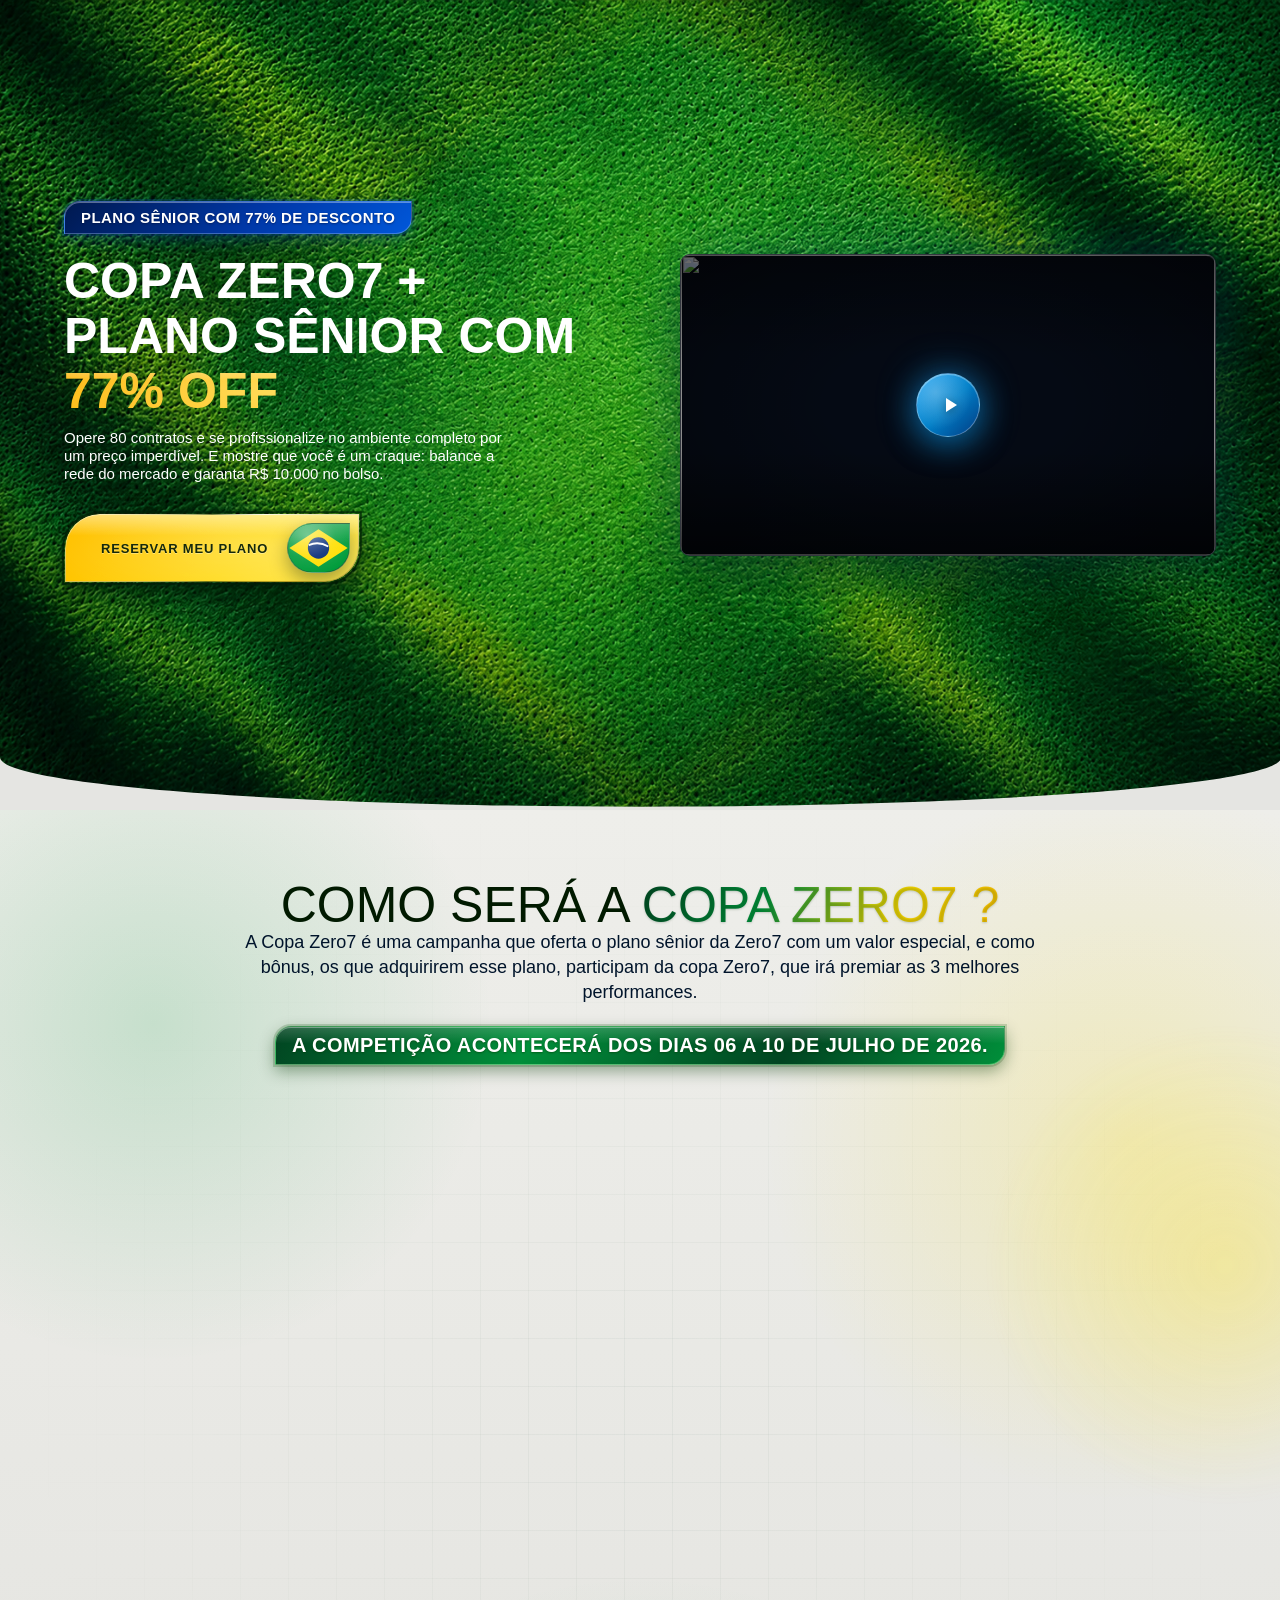
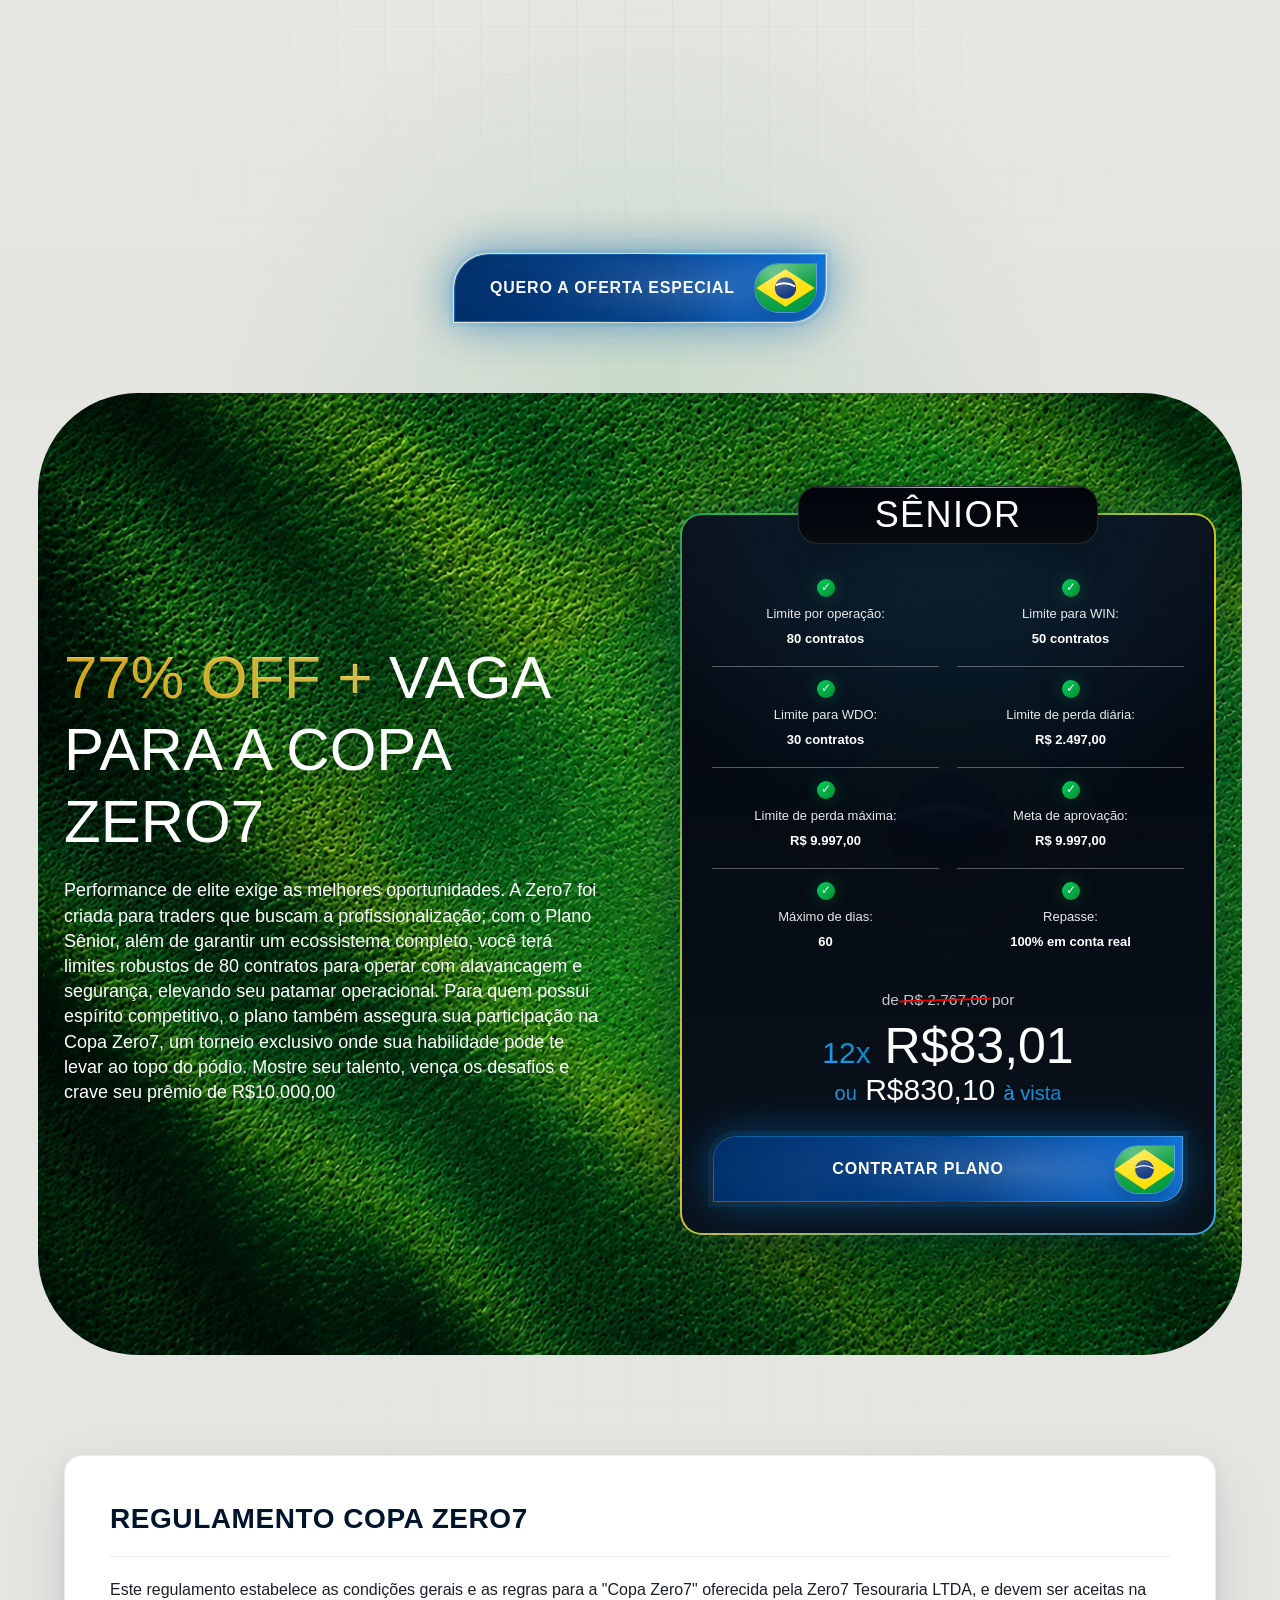
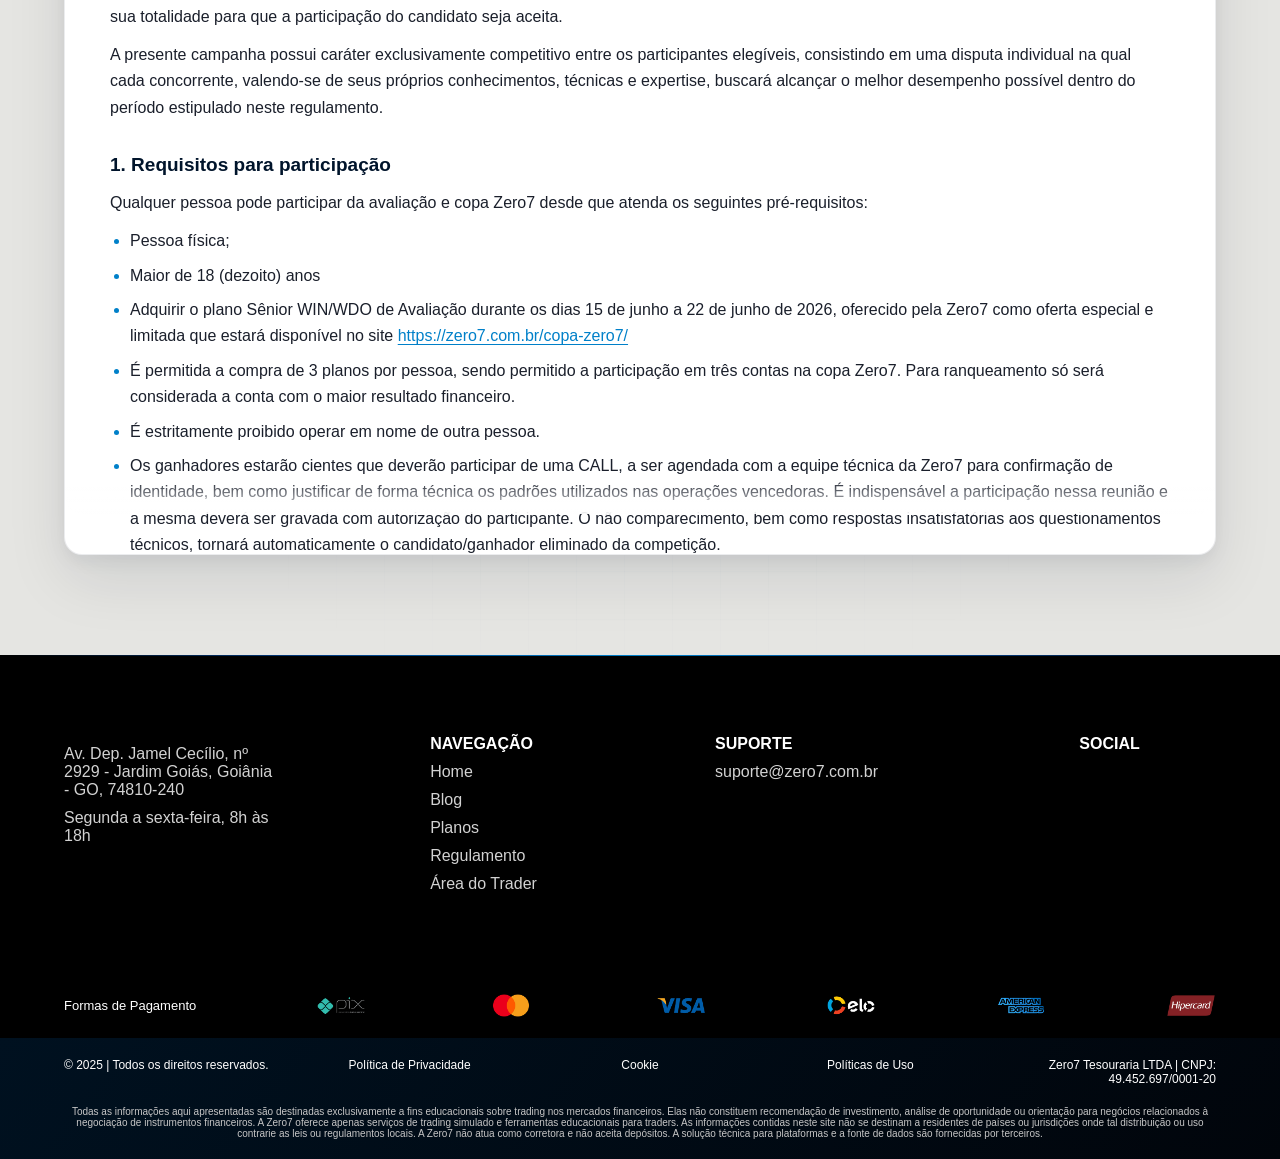
==== index.html @ 42020fb3 "iniitial commit" ====
<!DOCTYPE html>
<html lang="pt-br">
<head>
    <meta charset="UTF-8">
    <meta name="viewport" content="width=device-width, initial-scale=1.0">
    <title>Copa Zero7 🇧🇷</title>
    <link rel="shortcut icon" href="./assets/Icon Copa z7.png" type="image/x-icon">

    <link href="https://fonts.cdnfonts.com/css/ncs-radhiumz" rel="stylesheet">
    <link href="https://fonts.cdnfonts.com/css/tt-fors-trial" rel="stylesheet">     

    <link
    rel="stylesheet"
    href="https://unpkg.com/lenis@1.1.14/dist/lenis.css"
    />

    <link href="https://unpkg.com/aos@2.3.1/dist/aos.css" rel="stylesheet">
    <link rel="stylesheet" href="https://cdn.jsdelivr.net/npm/swiper@11/swiper-bundle.min.css" />
    <link rel="stylesheet" href="./css/index.css?sgerg35wqdqwd2qwd">

    <script type="text/javascript" async src="https://d335luupugsy2.cloudfront.net/js/loader-scripts/bfe861c8-ab4c-47c1-9b5d-67742fbce12f-loader.js" ></script>


     <!-- Google Tag Manager -->
    <script>(function(w,d,s,l,i){w[l]=w[l]||[];w[l].push({'gtm.start':
    new Date().getTime(),event:'gtm.js'});var f=d.getElementsByTagName(s)[0],
    j=d.createElement(s),dl=l!='dataLayer'?'&l='+l:'';j.async=true;j.src=
    'https://www.googletagmanager.com/gtm.js?id='+i+dl;f.parentNode.insertBefore(j,f);
    })(window,document,'script','dataLayer','GTM-KCJQPMC');</script>
    <!-- End Google Tag Manager -->

      <script type="text/javascript" async src="https://d335luupugsy2.cloudfront.net/js/loader-scripts/bfe861c8-ab4c-47c1-9b5d-67742fbce12f-loader.js" ></script>
</head>
<body id="body" class="smooth-scroll-wrapper">
  
<!-- <div id="top-offer-timer" class="top-offer-timer">
  <div class="top-offer-timer__inner">
    <p class="top-offer-timer__text">
      <strong>Essa oferta se encerra em:</strong>
    </p>

    <div class="top-offer-timer__countdown" id="countdown">
      <span class="time-group"><span id="days">10</span>d</span>
      <span class="time-group"><span id="hours">08</span>h</span>
      <span class="time-group"><span id="minutes">20</span>m</span>
      <span class="time-group"><span id="seconds">30</span>s</span>
    </div>
  </div>
</div>

<style>
  .top-offer-timer {
    position: fixed;
    top: 0;
    left: 0;
    width: 100%;
    z-index: 9999;

    background: rgba(255, 255, 255, 0.94);
    backdrop-filter: blur(14px);
    -webkit-backdrop-filter: blur(14px);

    border-bottom: 1px solid rgba(0, 0, 0, 0.08);
    box-shadow: 0 6px 20px rgba(0, 0, 0, 0.06);
  }

  .top-offer-timer__inner {
    width: min(1200px, 92%);
    margin: 0 auto;
    min-height: 4.8rem;

    display: flex;
    align-items: center;
    justify-content: center;
    gap: 1rem;

    padding: .9rem 0;
    text-align: center;
  }

  .top-offer-timer__text {
    margin: 0;
    color: #0b1623;
    font-size: 1.5rem;
    line-height: 1.2;
    font-weight: 500;
    white-space: nowrap;
  }

  .top-offer-timer__text strong {
    font-weight: 800;
  }

  .top-offer-timer__countdown {
    display: flex;
    align-items: center;
    gap: .8rem;

    font-size: 1.7rem;
    font-weight: 800;
    line-height: 1;
    color: #023c83;

    background: linear-gradient(to right, #023c83, #0080c9);
    -webkit-background-clip: text;
    -webkit-text-fill-color: transparent;
  }

  .top-offer-timer__countdown .time-group {
    display: inline-flex;
    align-items: center;
    gap: 0;
  }

  body {
    padding-top: 6.2rem;
  }

  @media (max-width: 768px) {
    .top-offer-timer__inner {
      min-height: auto;
      flex-direction: column;
      gap: .5rem;
      padding: .8rem 0;
    }

    .top-offer-timer__text {
      font-size: 1.3rem;
      white-space: normal;
    }

    .top-offer-timer__countdown {
      font-size: 1.5rem;
      gap: .7rem;
      flex-wrap: wrap;
      justify-content: center;
    }

    body {
      padding-top: 7.8rem;
    }
  }

  @media (max-width: 480px) {
    .top-offer-timer__countdown {
      font-size: 1.35rem;
      gap: .6rem;
    }
  }
</style>

<script>
  (() => {
    const offerYear = 2026;
    const offerMonth = 3; // Abril = 3 (Janeiro = 0)

    const daysEl = document.getElementById("days");
    const hoursEl = document.getElementById("hours");
    const minutesEl = document.getElementById("minutes");
    const secondsEl = document.getElementById("seconds");

    function format(value) {
      return String(value).padStart(2, "0");
    }

    function updateCountdown() {
      const now = new Date();

      const isOfferMonth =
        now.getFullYear() === offerYear &&
        now.getMonth() === offerMonth;

      if (!isOfferMonth) {
        daysEl.textContent = "00";
        hoursEl.textContent = "00";
        minutesEl.textContent = "00";
        secondsEl.textContent = "00";
        return;
      }

      const endOfToday = new Date(
        now.getFullYear(),
        now.getMonth(),
        now.getDate(),
        23, 59, 59, 999
      ).getTime();

      const distance = endOfToday - now.getTime();

      const hours = Math.floor(distance / (1000 * 60 * 60));
      const minutes = Math.floor((distance % (1000 * 60 * 60)) / (1000 * 60));
      const seconds = Math.floor((distance % (1000 * 60)) / 1000);

      daysEl.textContent = "00";
      hoursEl.textContent = format(hours);
      minutesEl.textContent = format(minutes);
      secondsEl.textContent = format(seconds);
    }

    updateCountdown();
    setInterval(updateCountdown, 1000);
  })();
</script> -->

    <header class="header black" id="home"> 
      <div class="wrapper">
        <div class="content">
            <div class="vsl"
                       role="button"
                       tabindex="0"
                       data-video-id="PiBLAxAGZvU"
                       aria-label="Assistir vídeo de apresentação">
                    <img class="vsl__thumb"
                         src="https://i.ytimg.com/vi/PiBLAxAGZvU/maxresdefault.jpg"
                         onerror="this.onerror=null;this.src='https://i.ytimg.com/vi/PiBLAxAGZvU/hqdefault.jpg'"
                         alt=""
                         loading="eager">

                    <span class="vsl__shade" aria-hidden="true"></span>

                    <span class="vsl__play" aria-hidden="true">
                      <span class="vsl__play-ring"></span>
                      <span class="vsl__play-ring vsl__play-ring--delay"></span>
                      <svg class="vsl__play-icon" viewBox="0 0 24 24" fill="currentColor">
                        <path d="M8 5v14l11-7z"/>
                      </svg>
                    </span>
                  </div>
            <div class="text">
                  <h3>Plano Sênior com 77% de desconto</h3>
                  <h1>Copa Zero7 + Plano sênior com <span class="hero__hl-green">77% OFF</span></h1>
                  <p>Opere 80 contratos e se profissionalize no ambiente completo por um preço imperdível. E mostre que você é um craque: balance a rede do mercado e garanta R$ 10.000 no bolso.</p>

                  <a class="z7-btnx copa-yellow" href="#plan" role="button" aria-label="Garantir minha vaga">
                    <span class="z7-btnx__bg" aria-hidden="true"></span>
                    <span class="z7-btnx__shine" aria-hidden="true"></span>
                    <span class="z7-btnx__label">Reservar meu plano</span>
                    <span class="z7-btnx__cap" aria-hidden="true">
  <span class="z7-btnx__flag">
    <svg viewBox="0 0 40 28" preserveAspectRatio="xMidYMid slice">
      <rect width="40" height="28" fill="#009c3b"/>
      <polygon points="20,3 37,14 20,25 3,14" fill="#ffdf00"/>
      <circle cx="20" cy="14" r="6.2" fill="#002776"/>
      <path d="M14.3 12.3 Q20 9.8 25.7 13.1" stroke="#ffffff" stroke-width="1.1" fill="none"/>
    </svg>
  </span>
  <span class="z7-btnx__arrow">→</span>
</span>
                  </a>
            </div>              
          </div>
      </div>      
      <div class="image">
        <img class="desktop" src="./assets/bg verde copa desktop.png" alt="">
        <img class="mobile" src="./assets/bg verde copa mobile.png" alt="">
      </div>

      <div class="custom-shape-divider-bottom-1781303880">
    <svg data-name="Layer 1" xmlns="http://www.w3.org/2000/svg" viewBox="0 0 1200 120" preserveAspectRatio="none">
        <path d="M600,112.77C268.63,112.77,0,65.52,0,7.23V120H1200V7.23C1200,65.52,931.37,112.77,600,112.77Z" class="shape-fill"></path>
    </svg>
</div>
    </header>

    <section id="como">
      <div class="wrapper">
        <div class="content">
          <header>
            <h2>Como será a <span>Copa Zero7 ?</span></h2>
            <p>A Copa Zero7 é uma campanha que oferta o plano sênior da Zero7 com um valor especial, e como bônus, os que adquirirem esse plano, participam da copa Zero7, que irá premiar as 3 melhores performances.</p>
            <h6>A competição acontecerá dos dias 06 a 10 de julho de 2026. </h6>
          </header>

          <div class="cards">
                    <div data-aos="fade-right" class="card">
                        <div class="number">
                            <h4>1° Lugar</h4>
                        </div>

                        <div class="text">
                            <!-- <h5>1° Lugar</h5> -->
                            <h3>10 mil em dinheiro + plano 50k Zero7 internacional.</h3>
                        </div>
                    </div>

                    <div data-aos="fade-left" class="card">
                        <div class="number">
                            <h4>2° Lugar</h4>
                        </div>

                        <div class="text">
                            <!-- <h5>2° Lugar</h5> -->
                            <h3>5 mil em dinheiro + plano 25k Zero7 internacional</h3>
                        </div>
                    </div>

                    <div data-aos="fade-right" class="card">
                        <div class="number">
                            <h4>3° Lugar</h4>
                        </div>

                        <div class="text">
                            <!-- <h5>3° Lugar</h5> -->
                            <h3>2,5 mil em dinheiro + plano 25k Zero7 internacional.</h3>
                        </div>
                    </div>
          </div>

           <a class="z7-btnx copa-blue" href="#plan" role="button" aria-label="Garantir minha vaga">
                    <span class="z7-btnx__bg" aria-hidden="true"></span>
                    <span class="z7-btnx__shine" aria-hidden="true"></span>
                    <span class="z7-btnx__label">QUERO A OFERTA ESPECIAL</span>
                    <span class="z7-btnx__cap" aria-hidden="true">
  <span class="z7-btnx__flag">
    <svg viewBox="0 0 40 28" preserveAspectRatio="xMidYMid slice">
      <rect width="40" height="28" fill="#009c3b"/>
      <polygon points="20,3 37,14 20,25 3,14" fill="#ffdf00"/>
      <circle cx="20" cy="14" r="6.2" fill="#002776"/>
      <path d="M14.3 12.3 Q20 9.8 25.7 13.1" stroke="#ffffff" stroke-width="1.1" fill="none"/>
    </svg>
  </span>
  <span class="z7-btnx__arrow">→</span>
</span>
                  </a>
        </div>
      </div>
    </section>

    <section id="plano">
      <div class="wrapper">
        <div class="content">
          <header class="mobile">
            <h2><span>77% OFF +</span> vaga para a copa Zero7</h2>
          </header>

          <header class="desktop">
            <h2><span>77% OFF +</span> vaga para a copa Zero7</h2>
            <p>Performance de elite exige as melhores oportunidades. A Zero7 foi criada para traders que buscam a profissionalização; com o Plano Sênior, além de garantir um ecossistema completo, você terá limites robustos de 80 contratos para operar com alavancagem e segurança, elevando seu patamar operacional. Para quem possui espírito competitivo, o plano também assegura sua participação na Copa Zero7, um torneio exclusivo onde sua habilidade pode te levar ao topo do pódio. Mostre seu talento, vença os desafios e crave seu prêmio de R$10.000,00</p>
          </header>

          <div class="card card-senior-zero7" data-plan="senior">
            <div class="title">
              <h3>SÊNIOR</h3>
            </div>

            <div class="topics">
              <p><span class="check">✓</span> Limite por operação: <span>80 contratos</span></p>
              <p><span class="check">✓</span> Limite para WIN: <span>50 contratos</span></p>
              <p><span class="check">✓</span> Limite para WDO: <span>30 contratos</span></p>
              <p><span class="check">✓</span> Limite de perda diária: <span>R$ 2.497,00</span></p>
              <p><span class="check">✓</span> Limite de perda máxima: <span>R$ 9.997,00</span></p>
              <p><span class="check">✓</span> Meta de aprovação: <span>R$ 9.997,00</span></p>
              <p><span class="check">✓</span> Máximo de dias: <span>60</span></p>
              <p><span class="check">✓</span> Repasse: <span>100% em conta real</span></p>
            </div>

            <div class="oldPrice">
              <h4>de <span>R$ 2.767,00</span> por</h4>
            </div>

            <div class="price">
              <h4><span>12x</span> R$83,01</h4>
              <h5><span>ou</span> R$830,10 <span>à vista</span></h5>
            </div>

            <a
              target="_blank"
              href="https://app.zero7.com.br/checkout/a3703e"
              class="z7-btnx"
              role="button"
              aria-label="Contratar plano Sênior"
            >
              <span class="z7-btnx__bg" aria-hidden="true"></span>
              <span class="z7-btnx__shine" aria-hidden="true"></span>

              <span class="z7-btnx__label">CONTRATAR PLANO</span>

              <span class="z7-btnx__cap" aria-hidden="true">
  <span class="z7-btnx__flag">
    <svg viewBox="0 0 100 70" preserveAspectRatio="xMidYMid slice">
      <rect width="100" height="70" fill="#009c3b"/>
      <polygon points="50,5 95,35 50,65 5,35" fill="#ffdf00"/>
      <circle cx="50" cy="35" r="14" fill="#002776"/>
      <path d="M37 32 Q50 26 63 33" stroke="#ffffff" stroke-width="2" fill="none" stroke-linecap="round"/>
    </svg>
  </span>
  <span class="z7-btnx__arrow">→</span>
</span>
            </a>
          </div>

          <header class="mobile">
            <p>Performance de elite exige as melhores oportunidades. A Zero7 foi criada para traders que buscam a profissionalização; com o Plano Sênior, além de garantir um ecossistema completo, você terá limites robustos de 80 contratos para operar com alavancagem e segurança, elevando seu patamar operacional. Para quem possui espírito competitivo, o plano também assegura sua participação na Copa Zero7, um torneio exclusivo onde sua habilidade pode te levar ao topo do pódio. Mostre seu talento, vença os desafios e crave seu prêmio de R$10.000,00</p>
          </header>
        </div>
      </div>
    </section>

    <section id="regulamento">
      <div class="wrapper">

        <div class="regulamento-doc" role="region" aria-label="Regulamento Copa Zero7" tabindex="0">
          <article class="regulamento-content">
            <h3 class="doc-title">Regulamento Copa Zero7</h3>

            <p>Este regulamento estabelece as condições gerais e as regras para a "Copa Zero7" oferecida pela Zero7 Tesouraria LTDA, e devem ser aceitas na sua totalidade para que a participação do candidato seja aceita.</p>

            <p>A presente campanha possui caráter exclusivamente competitivo entre os participantes elegíveis, consistindo em uma disputa individual na qual cada concorrente, valendo-se de seus próprios conhecimentos, técnicas e expertise, buscará alcançar o melhor desempenho possível dentro do período estipulado neste regulamento.</p>

            <h4>1. Requisitos para participação</h4>
            <p>Qualquer pessoa pode participar da avaliação e copa Zero7 desde que atenda os seguintes pré-requisitos:</p>
            <ul>
              <li>Pessoa física;</li>
              <li>Maior de 18 (dezoito) anos</li>
              <li>Adquirir o plano Sênior WIN/WDO de Avaliação durante os dias 15 de junho a 22 de junho de 2026, oferecido pela Zero7 como oferta especial e limitada que estará disponível no site <a href="https://zero7.com.br/copa-zero7/" target="_blank" rel="noopener">https://zero7.com.br/copa-zero7/</a></li>
              <li>É permitida a compra de 3 planos por pessoa, sendo permitido a participação em três contas na copa Zero7. Para ranqueamento só será considerada a conta com o maior resultado financeiro.</li>
              <li>É estritamente proibido operar em nome de outra pessoa.</li>
              <li>Os ganhadores estarão cientes que deverão participar de uma CALL, a ser agendada com a equipe técnica da Zero7 para confirmação de identidade, bem como justificar de forma técnica os padrões utilizados nas operações vencedoras. É indispensável a participação nessa reunião e a mesma deverá ser gravada com autorização do participante. O não comparecimento, bem como respostas insatisfatórias aos questionamentos técnicos, tornará automaticamente o candidato/ganhador eliminado da competição.</li>
              <li>Preencher as demais condições de participação deste regulamento.</li>
            </ul>

            <h4>2. Sobre a copa Zero7</h4>
            <p>A copa Zero7 acontecerá dos dias 06 a 10 de julho de 2026, durante o período de funcionamento da B3 para operações no mercado futuro.</p>
            <p>Ao contratar o plano de avaliação Sênior WIN/WDO que será comercializado entre os dias 15 de junho a 22 de junho de 2026, estará automaticamente habilitado para iniciar suas operações no dia 06 de julho de 2026 e automaticamente inscrito para participar da corrida Zero7.</p>
            <p>A copa acontecerá em uma eliminatória, e os não classificados em cada etapa, estão automaticamente eliminados da copa.</p>
            <p>A eliminatória e etapas será conforme descrito abaixo:</p>

            <h5>Primeira etapa: 1º ao 3º dia (06/07/2026 à 08/07/2026)</h5>
            <p>Classificam as 100 melhores performances financeiras acumuladas nos três primeiros dias de competição.</p>
            <p>Durante toda a copa Zero7 deve-se respeitar o limite de perda diária de R$ 2.497,00, ficando o competidor bloqueado para operar no dia em que atingir esse valor.</p>
            <p>As demais contas que não ficaram entre as 100 melhores performances, estarão automaticamente eliminadas da competição.</p>

            <h5>Segunda etapa: 4º dia (09/07/2026)</h5>
            <p>Todos iniciarão a segunda etapa com as contas zeradas.</p>
            <p>Classificam as 10 melhores performances financeiras feitas somente na segunda etapa.</p>
            <p>O limite de perda diária nesta etapa é de R$ 2.497,00.</p>
            <p>As demais contas que não ficaram entre as 10 melhores performances, estarão automaticamente eliminadas da competição.</p>

            <h5>Terceira e última etapa: 5º dia (10/07/2026):</h5>
            <p>Os 10 melhores performances disputarão uma bateria de trading que acontecerá dás 9h às 12h, e o ranking de colocação será composto em ordem crescente, sendo a melhor performance financeira o primeiro lugar, e a pior o décimo lugar.</p>
            <p>Todos iniciarão a terceira etapa com as contas zeradas.</p>
            <p>O limite de perda diária nesta etapa é de R$ 2.497,00</p>
            <p>A copa Zero7 irá premiar as 3 melhores performances financeiras realizadas entre os dias 06 a 10 de julho de 2026 e em conformidade com os parâmetros e regras do plano da copa.</p>
            <p>A presente competição não envolve qualquer elemento de sorte ou aleatoriedade, sendo inteiramente baseada no mérito individual; todos os participantes elegíveis, ao optarem por participar, estarão em condições de plena igualdade, sem qualquer distinção ou favorecimento a indivíduos específicos, competindo exclusivamente com base em seus próprios conhecimentos, técnicas e expertise para alcançar os melhores resultados possíveis.</p>
            <p>Em caso de empate ou não havendo número suficiente de classificados nas etapas ou ganhadores das três primeiras colocações na última etapa, aplicar-se-á como critério de desempate, classificar ou premiar os que acumularam melhor saldo na somatória das etapas anteriores.</p>

            <h4>3. Da premiação e divulgação do resultado</h4>
            <p>A competição será conduzida da forma mais transparente possível, com a divulgação dos resultados parciais e do resultado final sendo realizada exclusivamente por meio dos canais oficiais da Zero7, garantindo à disputa os princípios de transparência, seriedade e credibilidade.</p>
            <p>Durante os dias da copa Zero7, será divulgado às 20h na Área do Trader oficial da Zero7 (<a href="https://app.zero7.com.br/" target="_blank" rel="noopener">https://app.zero7.com.br/</a>) os resultados parciais da corrida, onde poderá ser consultada a posição no ranking oficial.</p>
            <p>E no dia 10 de julho de 2026, entre às 9h e 12h será transmitido ao vivo a final da copa Zero7 no canal de Youtube oficial da Zero7 (<a href="https://www.youtube.com/@Zero7Tesouraria" target="_blank" rel="noopener">https://www.youtube.com/@Zero7Tesouraria</a>), onde também será divulgado o resultado final.</p>

            <h5>1º Lugar:</h5>
            <ul>
              <li>10 mil em dinheiro + plano 50k Zero7 internacional</li>
            </ul>

            <h5>2º Lugar:</h5>
            <ul>
              <li>5 mil em dinheiro + plano 25k Zero7 internacional</li>
            </ul>

            <h5>3º Lugar:</h5>
            <ul>
              <li>2,5 mil em dinheiro + plano 25k Zero7 internacional</li>
            </ul>

            <p>O envio da premiação será feito em até 48 horas úteis após a divulgação do resultado.</p>

            <h4>4. INSCRIÇÃO E PAGAMENTO</h4>
            <p>Após a confirmação do pagamento, que pode levar até 2 (dois) dias úteis, o candidato receberá um e-mail com as instruções necessárias para acessar sua área de trader e solicitar a sua participação da copa Zero7.</p>
            <p>A plataforma para a copa Zero7 (conta simulação) que simulará as condições de mercado em tempo real, será enviada para o e-mail cadastrado no ato da compra, um dia antes da data de início da corrida.</p>

            <h4>5. PROCESSO DA COMPETIÇÃO</h4>
            <p>O candidato é responsável por estar apto a realizar operações na bolsa de valores brasileira Brasil, Bolsa, Balcão (B3). Conhecer os dias e horários de negociação na B3. Conhecer a plataforma oferecida no plano de avaliação para realizar suas operações na conta demonstração que simula as cotações da B3 em tempo real.</p>
            <p>O candidato que atingir o limite de perda diária, conforme o plano estará naquele dia impedido de realizar mais operações.</p>
            <p>Para fins de competição só serão considerados os resultados obtidos através das operações feitas com os ativos descritos no plano de avaliação adquirido, e abertas e encerradas no mesmo dia e nos horários estabelecidos, conhecidas como operações "day trade". É responsabilidade do trader encerrar todas suas operações às 17:30h (30 minutos antes do fim da negociação normal), definida pela B3, obrigatoriedade esta para call de fechamento da mesa de operações. Caso ainda existam posições abertas, a Área de Risco da ZERO7 terá o direito de encerrá-las automaticamente.</p>
            <p>A plataforma simula os custos operacionais da mesma forma que na conta real. Sendo assim, o resultado contabilizado na competição será o resultado líquido das operações.</p>
            <p>A participação do indivíduo na presente competição é totalmente opcional, ficando a seu exclusivo critério aderir ou não à campanha, sem qualquer obrigatoriedade. Ressaltamos que a não participação não acarretará em prejuízo algum ao plano contratado, que manterá sua validade e condições normalmente, sem qualquer interferência na conta de operação.</p>

            <h4>6. PLANO DA COPA ZERO7</h4>
            <p><strong>Copa Zero7 Win/Wdo</strong></p>
            <p>Limite por operação: 80 contratos</p>
            <p>Limite para WIN: 50 contratos</p>
            <p>Limite para WDO: 30 contratos</p>
            <p>Limite de perda diária: R$ 2.497,00</p>

            <h4>7. DA PROTEÇÃO DE DADOS – LGPD</h4>
            <p>A Lei Geral de Proteção de Dados (LGPD) dispõe ainda que quaisquer dados de terceiros e/ou informações pessoais que possam ser obtidas ou utilizadas por qualquer das partes em decorrência do presente instrumento, serão recolhidos, utilizados, armazenados e mantidos de acordo com os padrões geralmente aceitos para a coleta de dados, pela legislação aplicável, qual seja a Lei 13.709/2018.</p>

            <h4>8. DO REGULAMENTO</h4>
            <p>O presente regulamento tem o propósito exclusivo de informar e esclarecer algumas dúvidas acerca do funcionamento do projeto proposto pela Empresa Zero7. Ambas as partes reconhecem que este documento constitui simplesmente termos nos quais concordam em seguir para o bom funcionamento do projeto. Qualquer assunto não contemplado neste regulamento será discutido entre as partes, visando sempre a eficácia e a eficiência do projeto. As partes concordam em cooperar e agir de boa-fé para alcançar os objetivos estabelecidos, priorizando sempre o interesse mútuo e o sucesso do projeto.</p>

            <h4>9. VALIDADE DO REGULAMENTO</h4>
            <p>Este regulamento estará em vigor somente durante a Copa Zero7 oferecida de forma promocional pela ZERO7, de acordo com os critérios estabelecidos pela mesma.</p>

            <h4>10. DIREITO DE IMAGEM E EXPLORAÇÃO PUBLICITÁRIA</h4>
            <p>O operador, neste ato, autoriza a utilização de sua imagem, de forma gratuita, pela Zero7, para fins publicitários com ou sem fins lucrativos. Esta autorização abrange a reprodução, distribuição, exibição pública e qualquer outro meio de divulgação que a contratante julgue conveniente para promover seus produtos ou serviços.</p>

            <h4>11. DO ACEITE ELETRÔNICO</h4>
            <p>Ao aceitar eletronicamente o regulamento, o usuário reconhece e concorda expressamente que tal aceite tem o mesmo valor e efeito legal que sua assinatura manuscrita. Este aceite eletrônico é considerado válido e vinculativo para todas as partes envolvidas, estabelecendo um acordo formal e legal entre o usuário e [nome da entidade ou empresa responsável pelo regulamento. Qualquer discordância ou contestação sobre os termos do regulamento após o aceite eletrônico não afetará a validade deste acordo, salvo disposição em contrário expressamente acordada por ambas as partes.</p>
            <p>Obs: As assinaturas eletrônicas são legalmente reconhecidas no Brasil desde 2001, com a edição da Medida Provisória nº 2.200-2/2001 ("MP 2.200-2/2001") – que,além de criar a Infra-Estrutura de Chaves Públicas Brasileira – ICP-Brasil, estabeleceu os critérios de validade das assinaturas eletrônicas no Brasil.</p>
          </article>
        </div>
      </div>
    </section>

     <footer id="footer">
    <div class="wrapper">
      <div class="content">
        <div class="logo">
          <img class="logo" src="./assets/logo zero7.svg" alt="">
          <p>Av. Dep. Jamel Cecílio, nº 2929 - Jardim Goiás, Goiânia - GO, 74810-240</p>
          <p>Segunda a sexta-feira, 8h às 18h</p>
          <div id="ra-verified-seal">
            <script type="text/javascript" id="ra-embed-verified-seal"
              src="https://s3.amazonaws.com/raichu-beta/ra-verified/bundle.js"
              data-id="WDRYanlCUWlyT0xFUTFZeDp6ZXJvNy10ZXNvdXJhcmlh" data-target="ra-verified-seal"
              data-model="2"></script>
          </div>
        </div>

        <div class="navigation">
          <h3>Navegação</h3>

          <p><a href="#home">Home</a></p>
          <p><a href="https://zero7.com.br/blog/">Blog</a></p>
          <p><a href="#plan">Planos</a></p>
          <p><a href="https://zero7.com.br/regulamento/">Regulamento</a></p>
          <p><a target="_blank" href="https://app.zero7.com.br/login">Área do Trader</a></p>
        </div>

        <div class="contato">
          <h3>Suporte</h3>
          <p>suporte@zero7.com.br</p>
        </div>

        <div class="redes-sociais">
          <h3>Social</h3>
          <div class="icons">
            <a target="_blank" href="https://www.instagram.com/zero7tesouraria/"><ion-icon
                name="logo-instagram"></ion-icon></a>
            <a target="_blank" href="https://www.tiktok.com/@zero7_mesa"><ion-icon name="logo-tiktok"></ion-icon></a>
            <a target="_blank" href="https://www.facebook.com/zero7tesouraria"><ion-icon
                name="logo-facebook"></ion-icon></a>
          </div>
        </div>
      </div>
    </div>
  </footer>

  <section id="pagamento">
    <div class="wrapper">
      <div class="content">
        <p>Formas de Pagamento</p>
        <img src="./assets/pagamento/1.webp" alt="">
        <img src="./assets/pagamento/2.webp" alt="">
        <img src="./assets/pagamento/3.webp" alt="">
        <img src="./assets/pagamento/4.webp" alt="">
        <img src="./assets/pagamento/5.webp" alt="">
        <img src="./assets/pagamento/6.webp" alt="">
      </div>
    </div>
  </section>

  <section id="author">
    <div class="wrapper">
      <div class="content">
        <p>© 2025 | Todos os direitos reservados.</p>
        <p><a href="https://zero7.com.br/politica-de-privacidade/">Política de Privacidade</a></p>
        <p><a href="">Cookie</a></p>
        <p><a href="">Políticas de Uso</a></p>
        <p>Zero7 Tesouraria LTDA | CNPJ: 49.452.697/0001-20</p>
      </div>

      <p class="disclaimer">Todas as informações aqui apresentadas são destinadas exclusivamente a fins educacionais
        sobre trading nos mercados financeiros. Elas não constituem recomendação de investimento, análise de
        oportunidade ou orientação para negócios relacionados à negociação de instrumentos financeiros. A Zero7 oferece
        apenas serviços de trading simulado e ferramentas educacionais para traders. As informações contidas neste site
        não se destinam a residentes de países ou jurisdições onde tal distribuição ou uso contrarie as leis ou
        regulamentos locais. A Zero7 não atua como corretora e não aceita depósitos. A solução técnica para plataformas
        e a fonte de dados são fornecidas por terceiros.</p>
    </div>
  </section>

     <!-- Google Tag Manager (noscript) -->
    <noscript><iframe src="https://www.googletagmanager.com/ns.html?id=GTM-KCJQPMC"
    height="0" width="0" style="display:none;visibility:hidden"></iframe></noscript>
    <!-- End Google Tag Manager (noscript) -->

    <script src="https://cdn.jsdelivr.net/npm/swiper@11/swiper-bundle.min.js"></script>
<script>
  const conhecaSwiper = new Swiper('.conheca-swiper', {
    slidesPerView: 1,
    spaceBetween: 16,
    speed: 700,
    grabCursor: true,
    loop: false,
    watchOverflow: true,
    autoHeight: window.innerWidth < 1080, // mobile/tablet = true | desktop = false

    pagination: {
      el: '.conheca-pagination',
      clickable: true
    },

    navigation: {
      nextEl: '.conheca-next',
      prevEl: '.conheca-prev'
    },

    breakpoints: {
      768: {
        slidesPerView: 1,
        spaceBetween: 20
      },
      1080: {
        slidesPerView: 1,
        spaceBetween: 24
      }
    },

    on: {
      init(swiper) {
        updateDesktopLeftHidden(swiper);
        forceDesktopHeightFix(swiper);
      },
      slideChangeTransitionStart(swiper) {
        updateDesktopLeftHidden(swiper);
      },
      slideChangeTransitionEnd(swiper) {
        forceDesktopHeightFix(swiper);
      },
      resize(swiper) {
        swiper.params.autoHeight = window.innerWidth < 1080;
        updateDesktopLeftHidden(swiper);
        forceDesktopHeightFix(swiper);
        swiper.update();
      },
      imagesReady(swiper) {
        forceDesktopHeightFix(swiper);
        swiper.update();
      }
    }
  });

  function updateDesktopLeftHidden(swiper) {
    const isDesktop = window.innerWidth >= 1080;

    swiper.slides.forEach((slide, index) => {
      slide.classList.remove('is-left-hidden');

      if (!isDesktop) return;

      if (index < swiper.activeIndex) {
        slide.classList.add('is-left-hidden');
      }
    });
  }

  function forceDesktopHeightFix(swiper) {
    const isDesktop = window.innerWidth >= 1080;
    const wrapper = swiper.wrapperEl;
    const activeSlide = swiper.slides[swiper.activeIndex];

    if (!wrapper || !activeSlide) return;

    if (isDesktop) {
      // No desktop, deixa a altura natural (sem travar pelo autoHeight)
      wrapper.style.height = '';
      swiper.el.style.height = '';
    } else {
      // No mobile/tablet, mantém autoHeight certinho
      swiper.updateAutoHeight(300);
    }
  }

  // Caso imagens/fontes carreguem depois e alterem altura
  window.addEventListener('load', () => {
    if (conhecaSwiper) {
      conhecaSwiper.update();
      forceDesktopHeightFix(conhecaSwiper);
    }
  });
</script>
    
    <script>
      function getFacebookCookies() {
        return {
          fbp: getCookie('_fbp') || null,
          fbc: getCookie('_fbc') || null
        };
      }
    
      function getCookie(name) {
        let match = document.cookie.match(new RegExp('(^| )' + name + '=([^;]+)'));
        return match ? match[2] : null;
      }
    
      function sendFacebookEvent(eventName) {
        const facebookData = getFacebookCookies();
    
        fetch("https://corrida-zero7-5a-vendas.vercel.app/send-event", {
          method: "POST",
          headers: { "Content-Type": "application/json" },
          body: JSON.stringify({
            event_name: eventName,
            client_ip: "127.0.0.1", // opcional
            client_user_agent: navigator.userAgent,
            email: null,
            phone: null,
            fbc: facebookData.fbc,
            fbp: facebookData.fbp
          })
        })
        .then(res => res.json())
        .then(data => console.log("API FB:", data))
        .catch(err => console.error("Erro FB API:", err));
      }
    
      // Envia evento ao carregar a página
      window.onload = function () {
        sendFacebookEvent("PageView");
      };
    </script>
    
    <noscript><img height="1" width="1" style="display:none"
    src="https://www.facebook.com/tr?id=553722946901869&ev=PageView&noscript=1"
    /></noscript>
    
    <script src="https://unpkg.com/lenis@1.1.14/dist/lenis.min.js"></script>
    <script>
      // Initialize Lenis with options
      const lenis = new Lenis({
        smooth: true, // Ativa o scroll suave
        duration: 1.1, // Define a duração do scroll (maior valor deixa mais lento)
        easing: (t) => 1 - Math.pow(1 - t, 4), // Função de easing para suavidade
      });

      // Listen for the scroll event and log the event data
      lenis.on("scroll", (e) => {
        console.log(e);
      });

      // Use requestAnimationFrame to continuously update the scroll
      function raf(time) {
        lenis.raf(time);
        requestAnimationFrame(raf);
      }

      requestAnimationFrame(raf);
    </script>
    <script>
  
      document.querySelectorAll('a[href^="https://membros.zero7.com.br/fast-checkout/"]').forEach(link => {
          link.classList.add('link4selet');
      });
      
    document.querySelectorAll('a[href^="https://app.zero7.com.br/checkout/"]').forEach(link => {
          link.classList.add('link4selet');
      });
  
    document.querySelectorAll('a[href^="https://app.4st.com.br/checkout/"]').forEach(link => {
          link.classList.add('link4selet');
      });
  
    document.querySelectorAll('a[href^="https://app.4selet.com.br/checkout/"]').forEach(link => {
          link.classList.add('link4selet');
      });
  
  
  
      jQuery(document).ready(function($){
        var sPageURL = window.location.search.substring(1), sURLVariables = sPageURL.split('&');
        var parametrosGet = sURLVariables.join('&');
      var linkAtribuido = '';
          
          if($(".link4selet").length) {
            $.each($(".link4selet"), function (i, o) {
          if($(this).prop("tagName") == 'DIV') {
            var link = $(this).find("a").attr("href");
            if(link.toLowerCase().indexOf("origem") >= 0) {
              linkAtribuido = link + '&' + parametrosGet;
            } else {
              linkAtribuido = link + '?' + parametrosGet;
            }
            
            $(this).find('a').attr("href", linkAtribuido);
          } else if($(this).prop("tagName") == 'A') {
            var link = $(this).attr("href");
            if(link.toLowerCase().indexOf("origem") >= 0) {
              linkAtribuido = link + '&' + parametrosGet;
            } else {
              linkAtribuido = link + '?' + parametrosGet;
            }
            $(this).attr("href", linkAtribuido);
          }
            });
          }
     });
    </script>
    <script src="https://unpkg.com/aos@2.3.1/dist/aos.js"></script>
    <script type="module" src="https://unpkg.com/ionicons@7.1.0/dist/ionicons/ionicons.esm.js"></script>
    <script nomodule src="https://unpkg.com/ionicons@7.1.0/dist/ionicons/ionicons.js"></script>
    <script src="./script.js?v=6"></script>
</body>
</html>
---- css/index.css ----
@import './global.css';
@import './home.css?v=qwdqwdqd45345';
@import './author.css';

@import './button.css?v=2';
@import './buttonWpp.css';
@import './obrigado.css?v=qwdqwdqd45345';
@import './head.css';
@import './modalDepoimento.css';
@import './barraCarregamento.css';
@import './modalForm.css?v=2qwd';
@import './slide.css';
@import './sectionConheca.css';
@import './sectionDepoimentos.css';
@import './modalDepoimentos.css';
@import './sectionMosaico.css';
@import './sectionPacote.css?v=adssadasqwdqwdqd45345';
@import './sectionCiclo.css';
@import './sectionPlano.css';
@import './sectionRegulamento.css';
@import './obrigado.css';
@import './sectionContato.css';
@import './footer.css';
@import './footerPagamento.css';
@import './divSuporte.css';
@import './sectionComo.css';
@import './plano-senior.css';
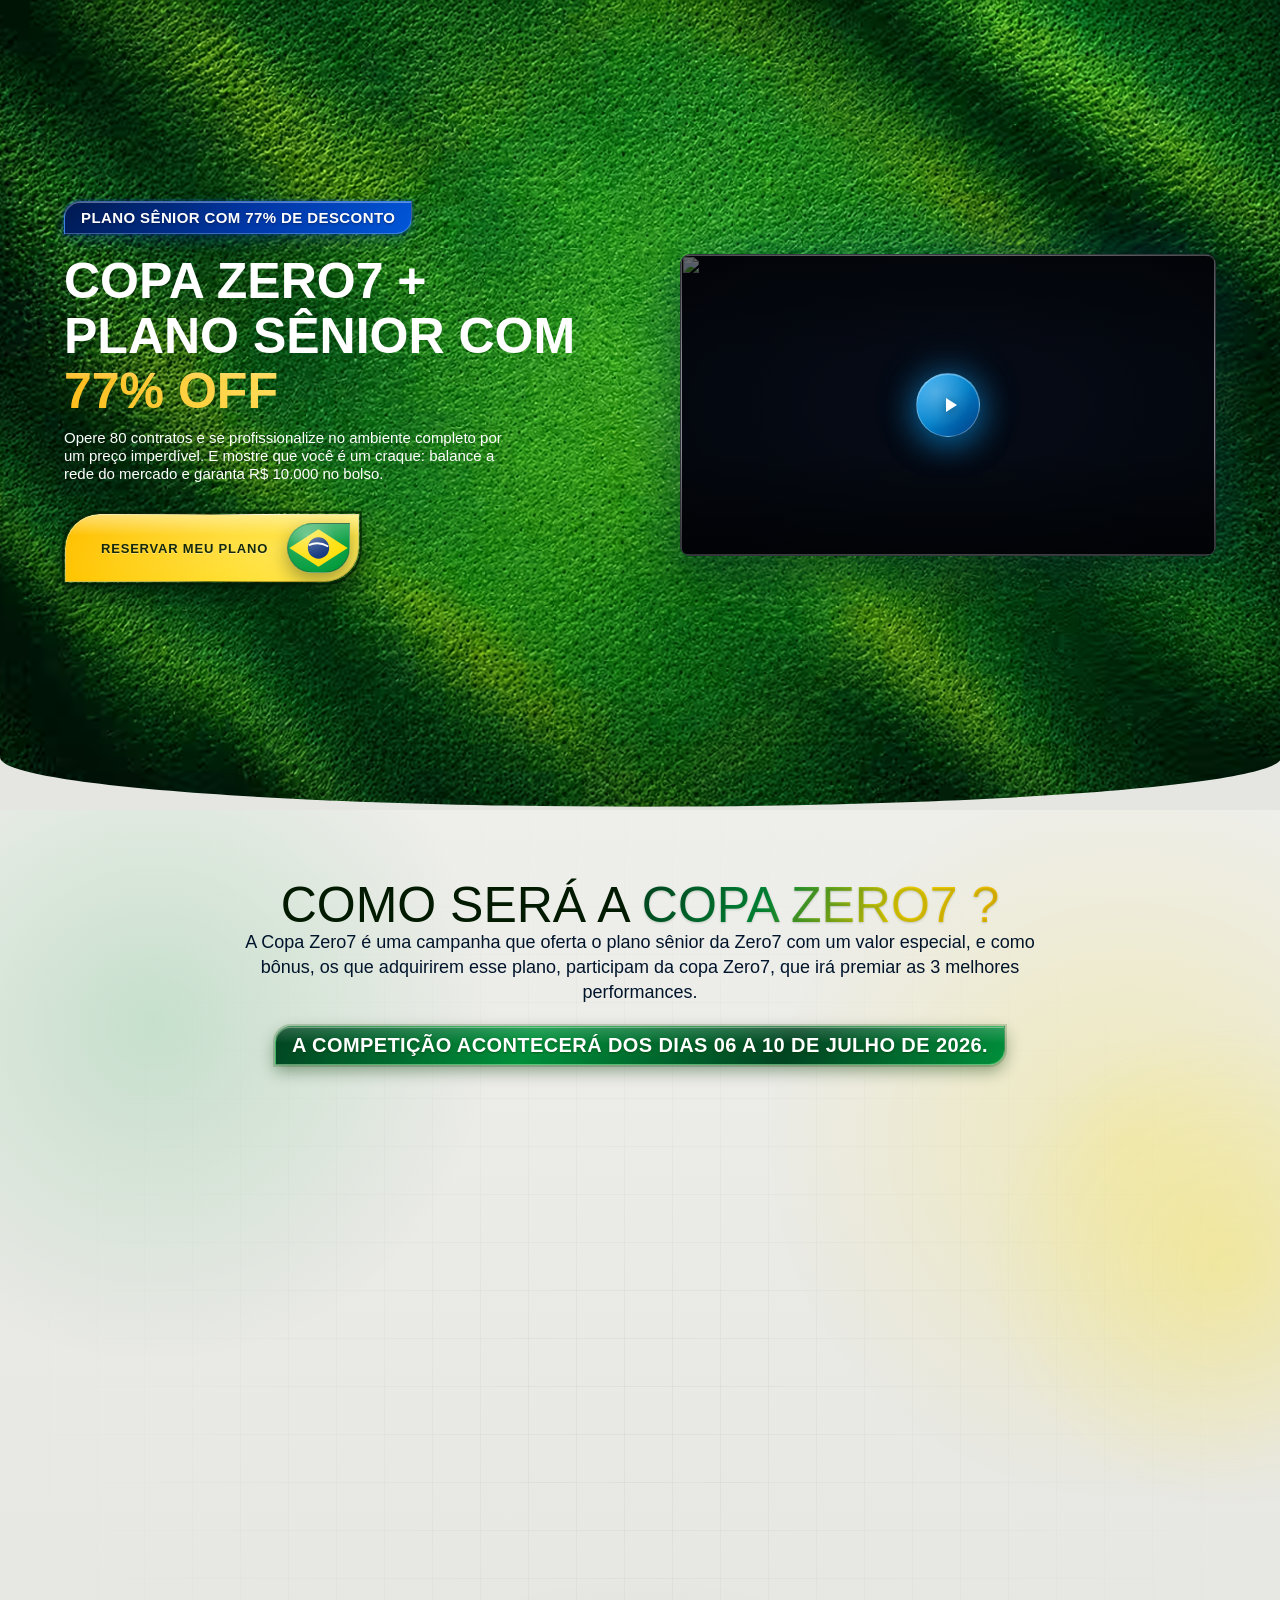
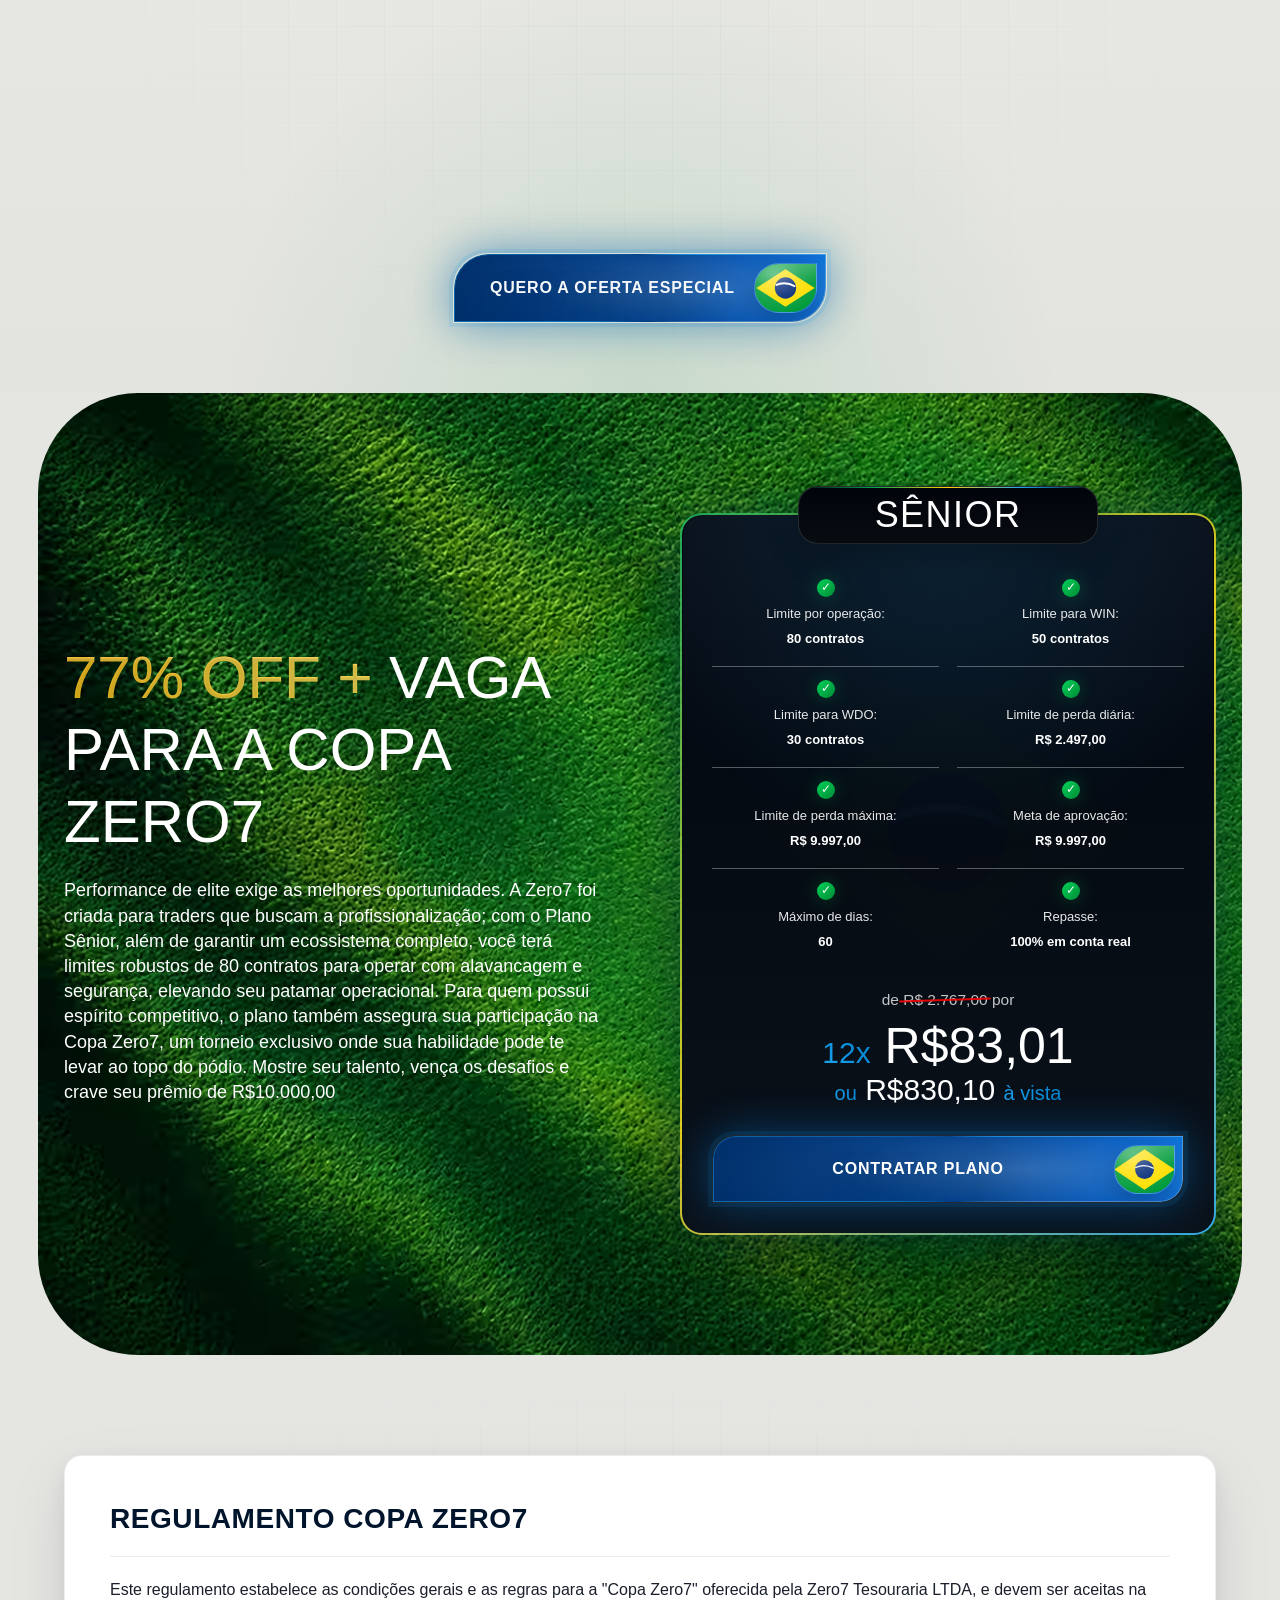
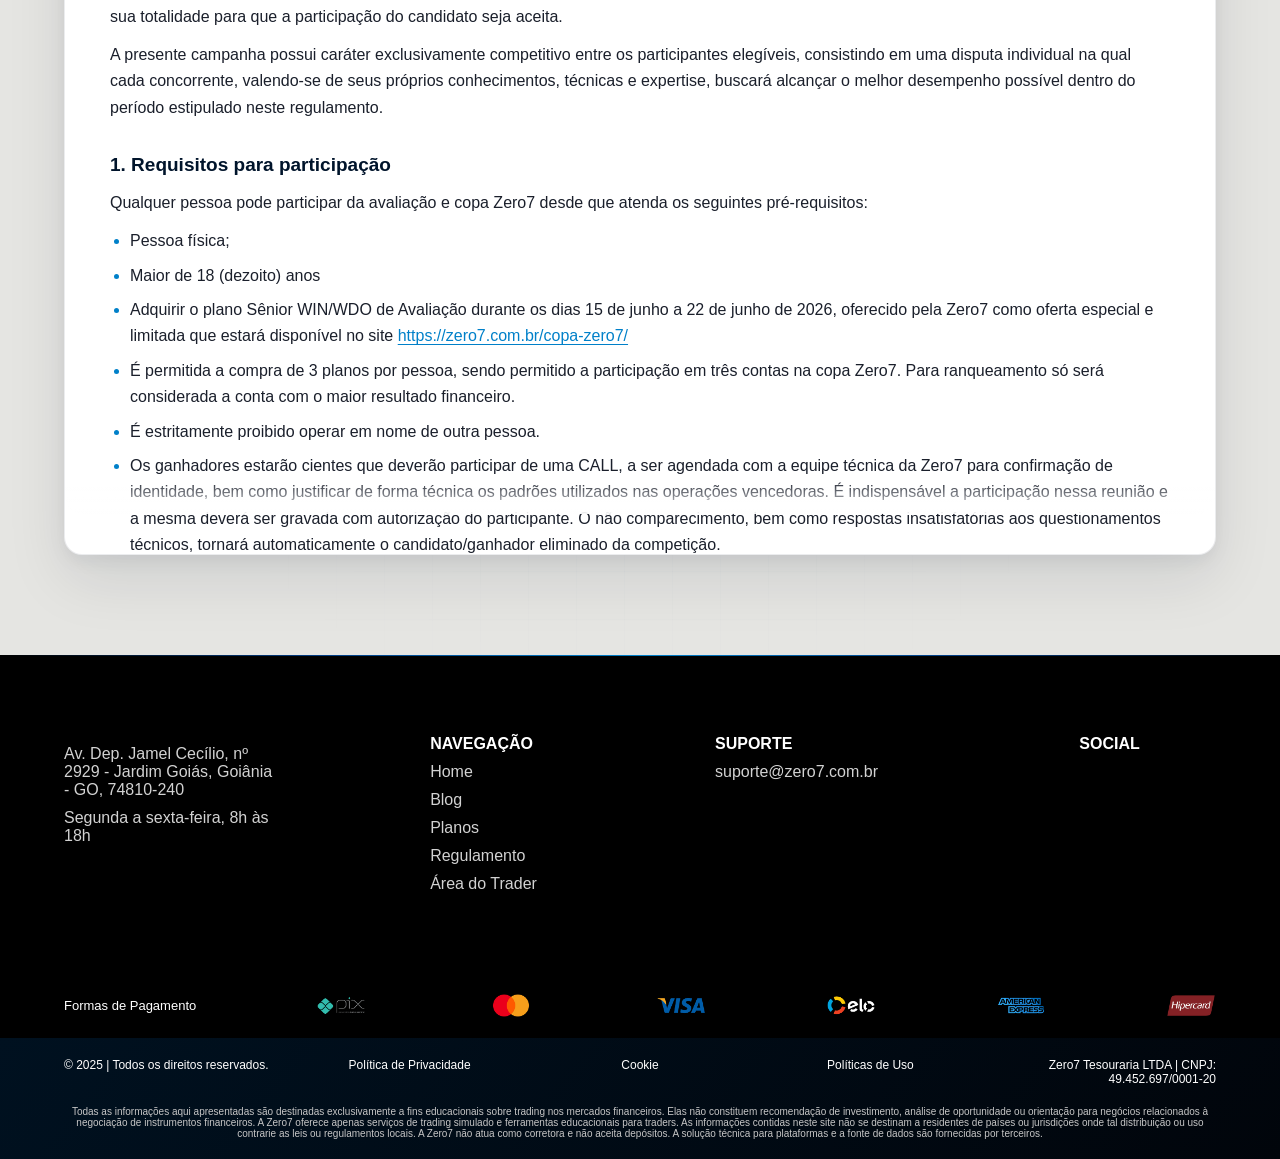
==== commit 55e7ae06: "update" ====
--- a/index.html
+++ b/index.html
@@ -4,7 +4,7 @@
     <meta charset="UTF-8">
     <meta name="viewport" content="width=device-width, initial-scale=1.0">
     <title>Copa Zero7 🇧🇷</title>
-    <link rel="shortcut icon" href="./assets/Icon Copa z7.png" type="image/x-icon">
+    <link rel="shortcut icon" href="./assets/Icon Copa z7.avif" type="image/x-icon">
 
     <link href="https://fonts.cdnfonts.com/css/ncs-radhiumz" rel="stylesheet">
     <link href="https://fonts.cdnfonts.com/css/tt-fors-trial" rel="stylesheet">     
@@ -251,8 +251,8 @@
           </div>
       </div>      
       <div class="image">
-        <img class="desktop" src="./assets/bg verde copa desktop.png" alt="">
-        <img class="mobile" src="./assets/bg verde copa mobile.png" alt="">
+        <img class="desktop" src="./assets/bg verde copa desktop.avif" alt="">
+        <img class="mobile" src="./assets/bg verde copa mobile.avif" alt="">
       </div>
 
       <div class="custom-shape-divider-bottom-1781303880">
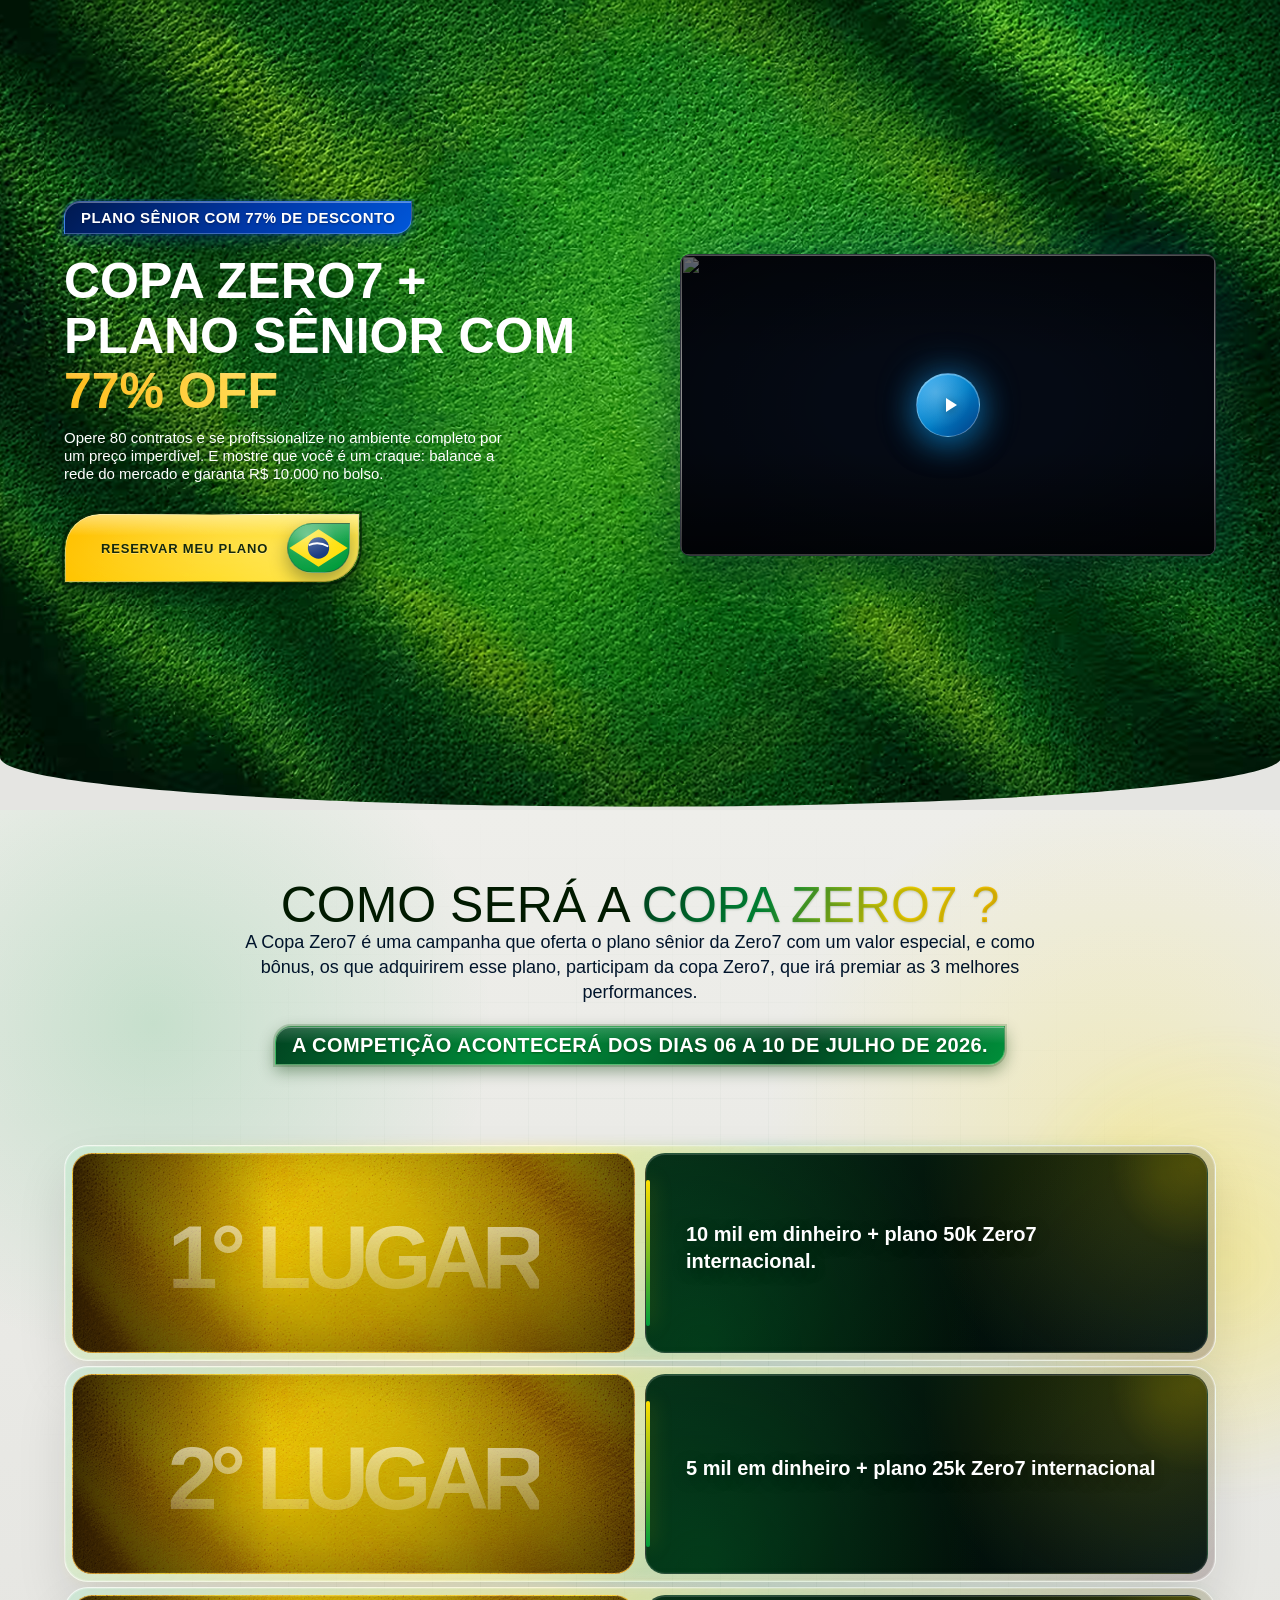
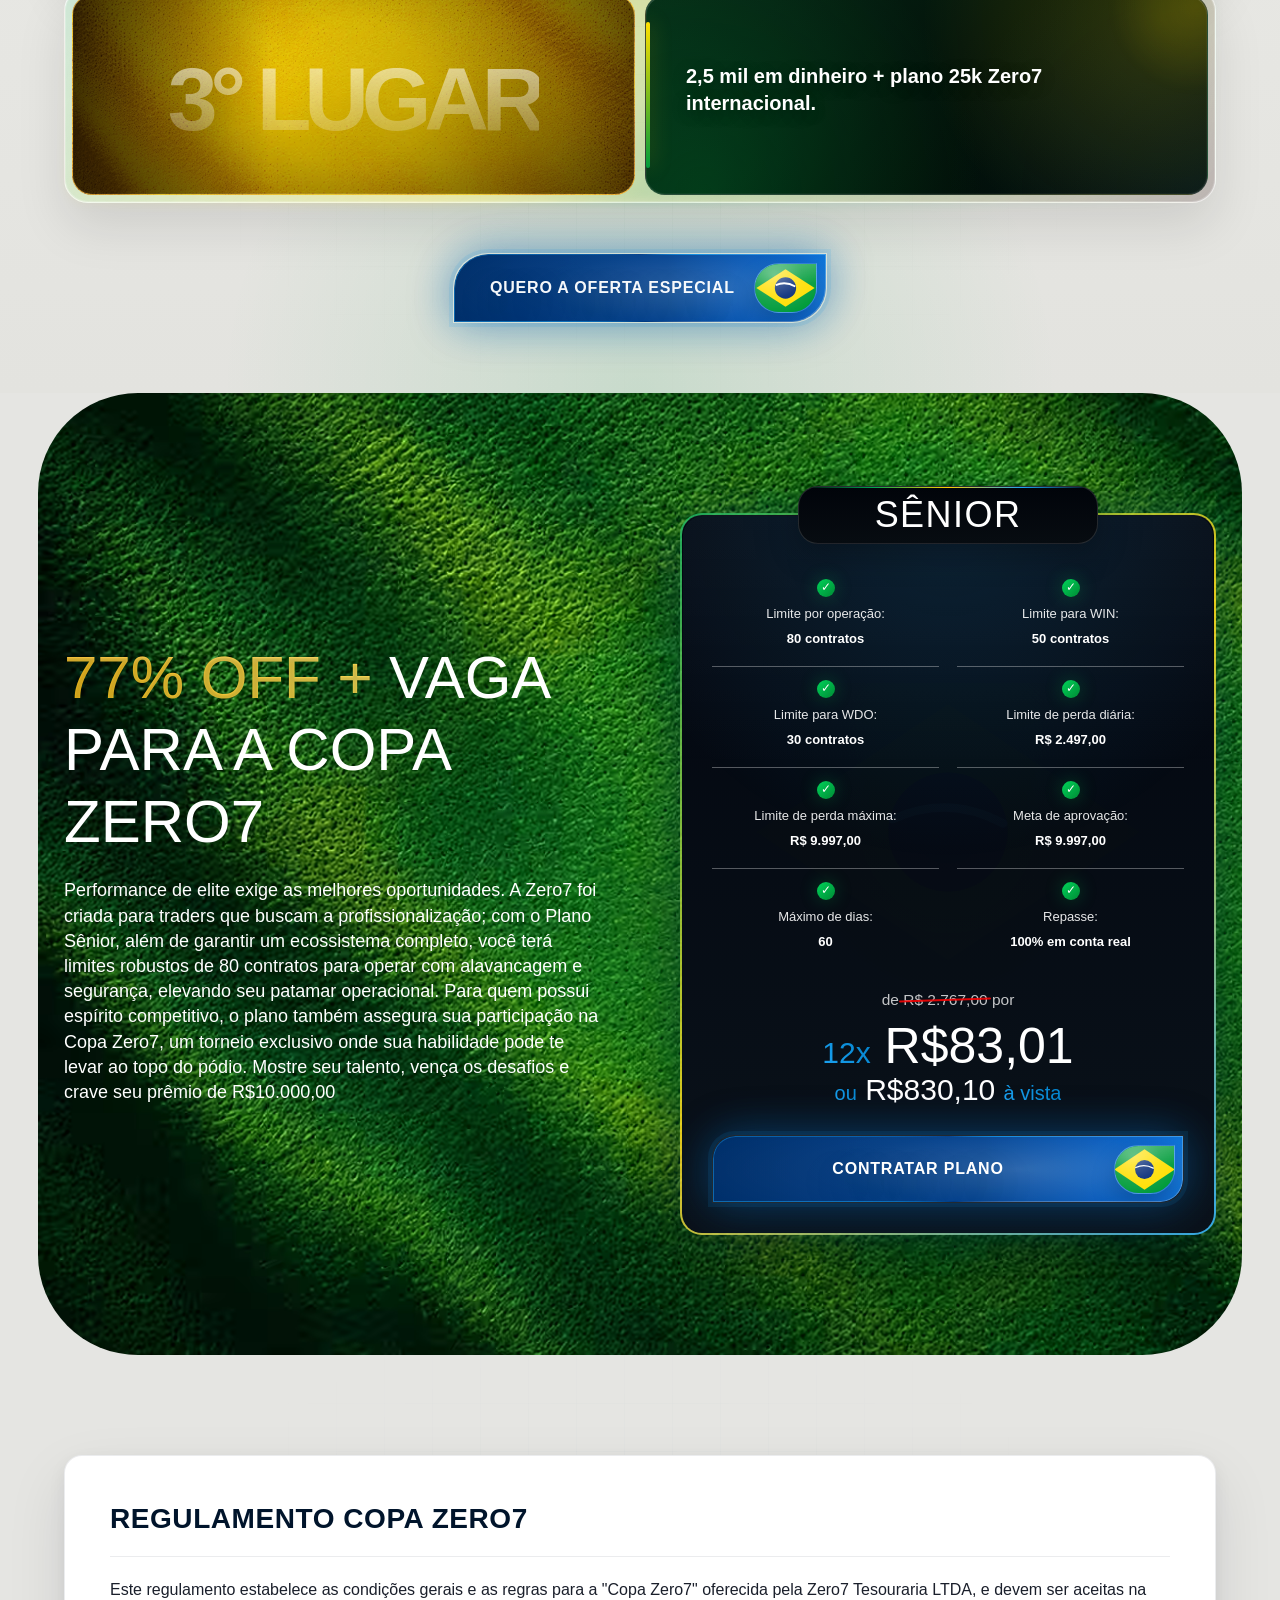
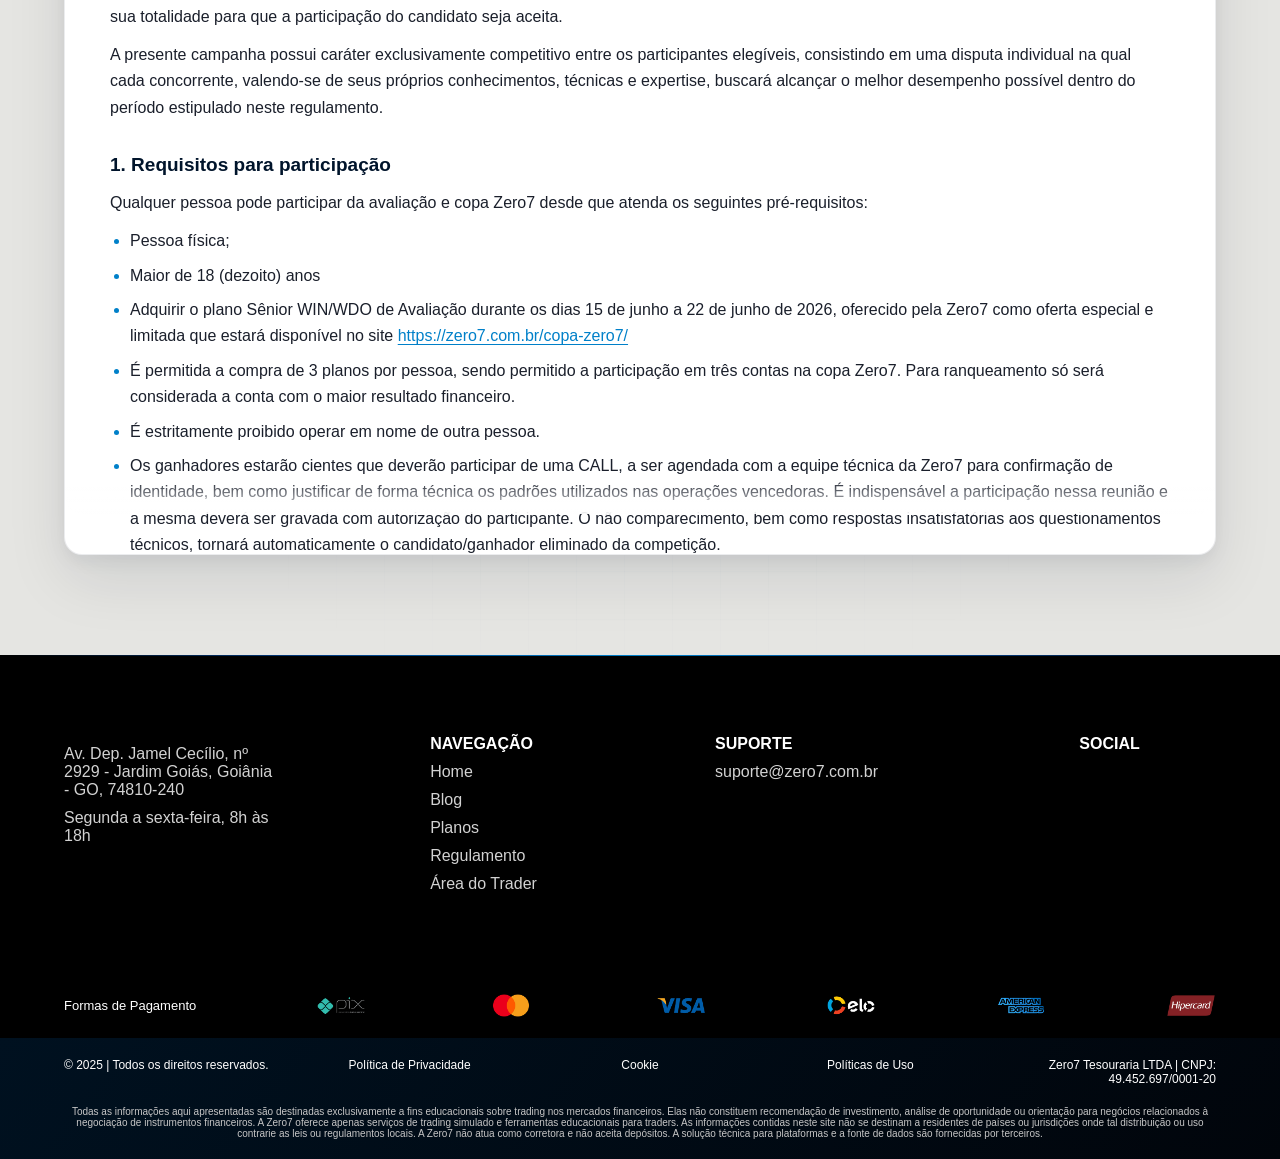
==== commit dc0dd786: "update" ====
--- a/index.html
+++ b/index.html
@@ -231,7 +231,7 @@
                   <h1>Copa Zero7 + Plano sênior com <span class="hero__hl-green">77% OFF</span></h1>
                   <p>Opere 80 contratos e se profissionalize no ambiente completo por um preço imperdível. E mostre que você é um craque: balance a rede do mercado e garanta R$ 10.000 no bolso.</p>
 
-                  <a class="z7-btnx copa-yellow" href="#plan" role="button" aria-label="Garantir minha vaga">
+                  <a class="z7-btnx copa-yellow" href="#plano" role="button" aria-label="Garantir minha vaga">
                     <span class="z7-btnx__bg" aria-hidden="true"></span>
                     <span class="z7-btnx__shine" aria-hidden="true"></span>
                     <span class="z7-btnx__label">Reservar meu plano</span>
@@ -306,7 +306,7 @@
                     </div>
           </div>
 
-           <a class="z7-btnx copa-blue" href="#plan" role="button" aria-label="Garantir minha vaga">
+           <a class="z7-btnx copa-blue" href="#plano" role="button" aria-label="Garantir minha vaga">
                     <span class="z7-btnx__bg" aria-hidden="true"></span>
                     <span class="z7-btnx__shine" aria-hidden="true"></span>
                     <span class="z7-btnx__label">QUERO A OFERTA ESPECIAL</span>
@@ -365,7 +365,7 @@
 
             <a
               target="_blank"
-              href="https://app.zero7.com.br/checkout/a3703e"
+              href=""
               class="z7-btnx"
               role="button"
               aria-label="Contratar plano Sênior"
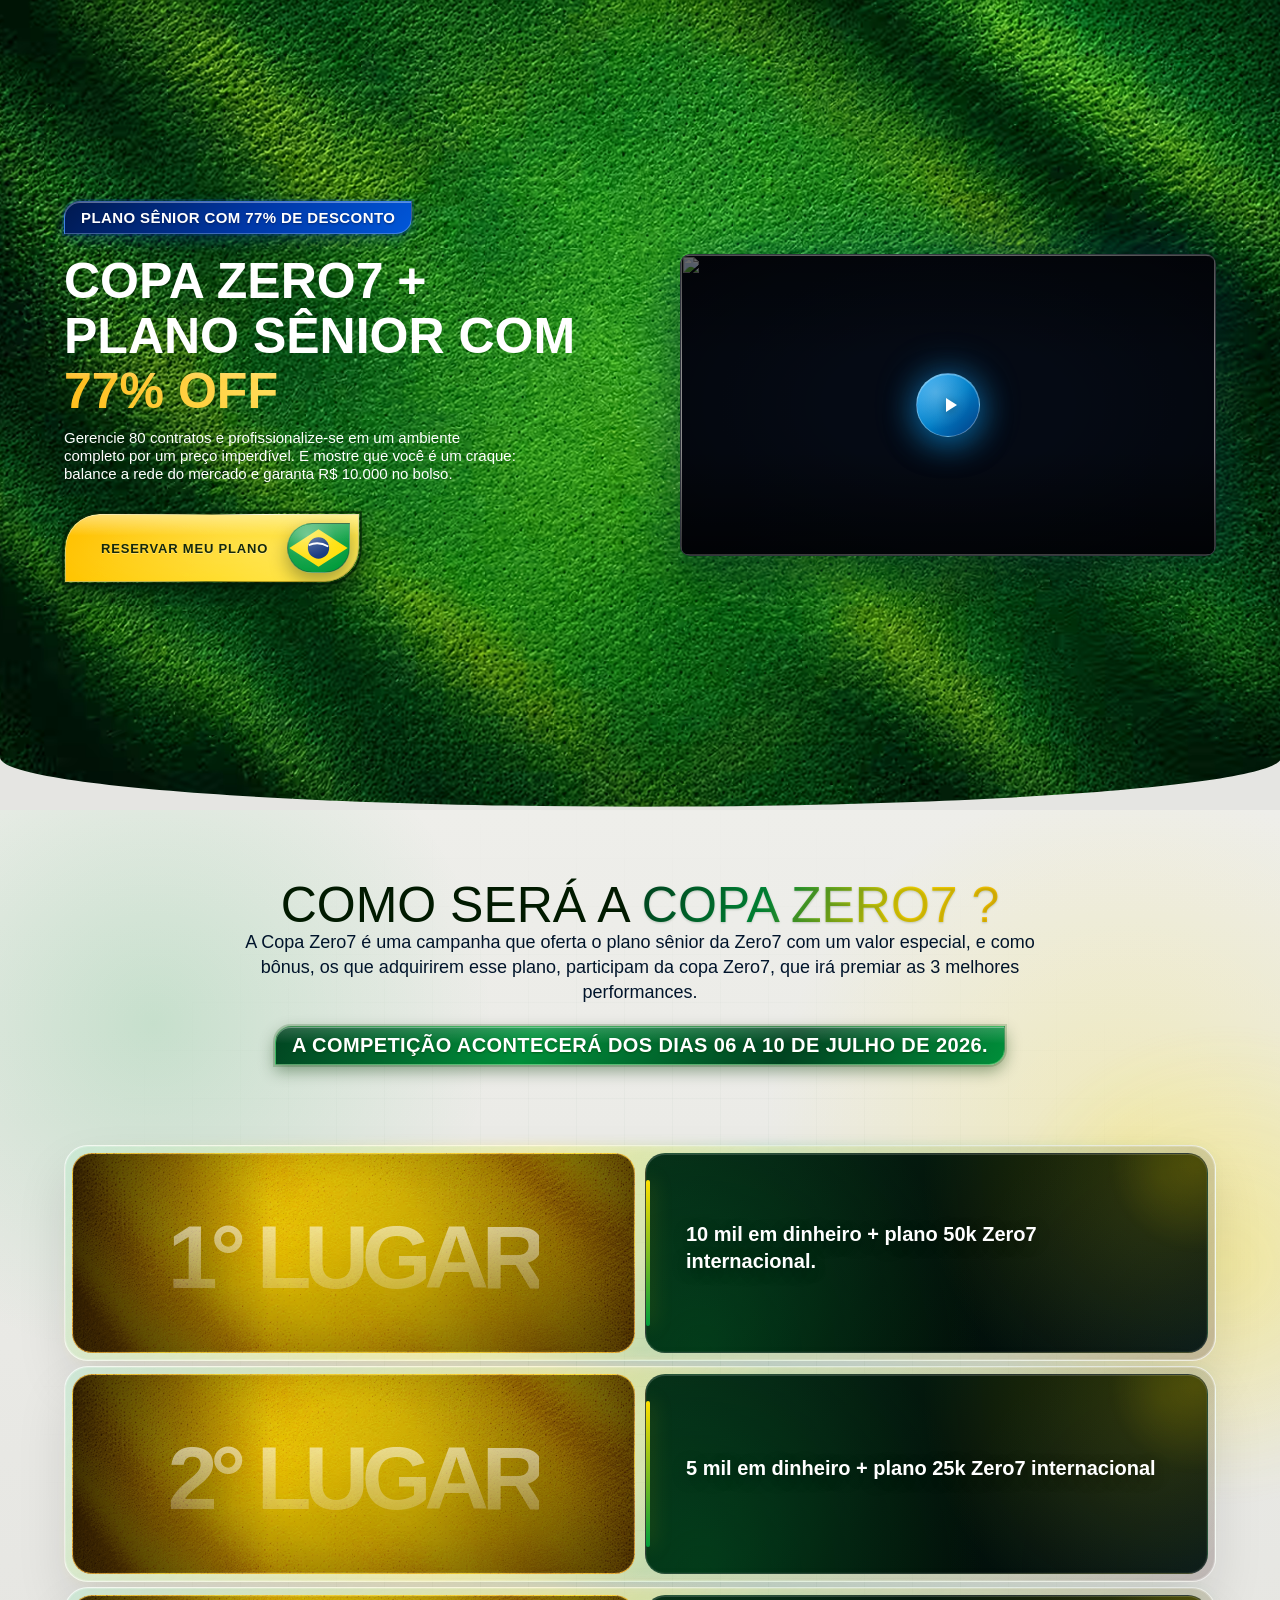
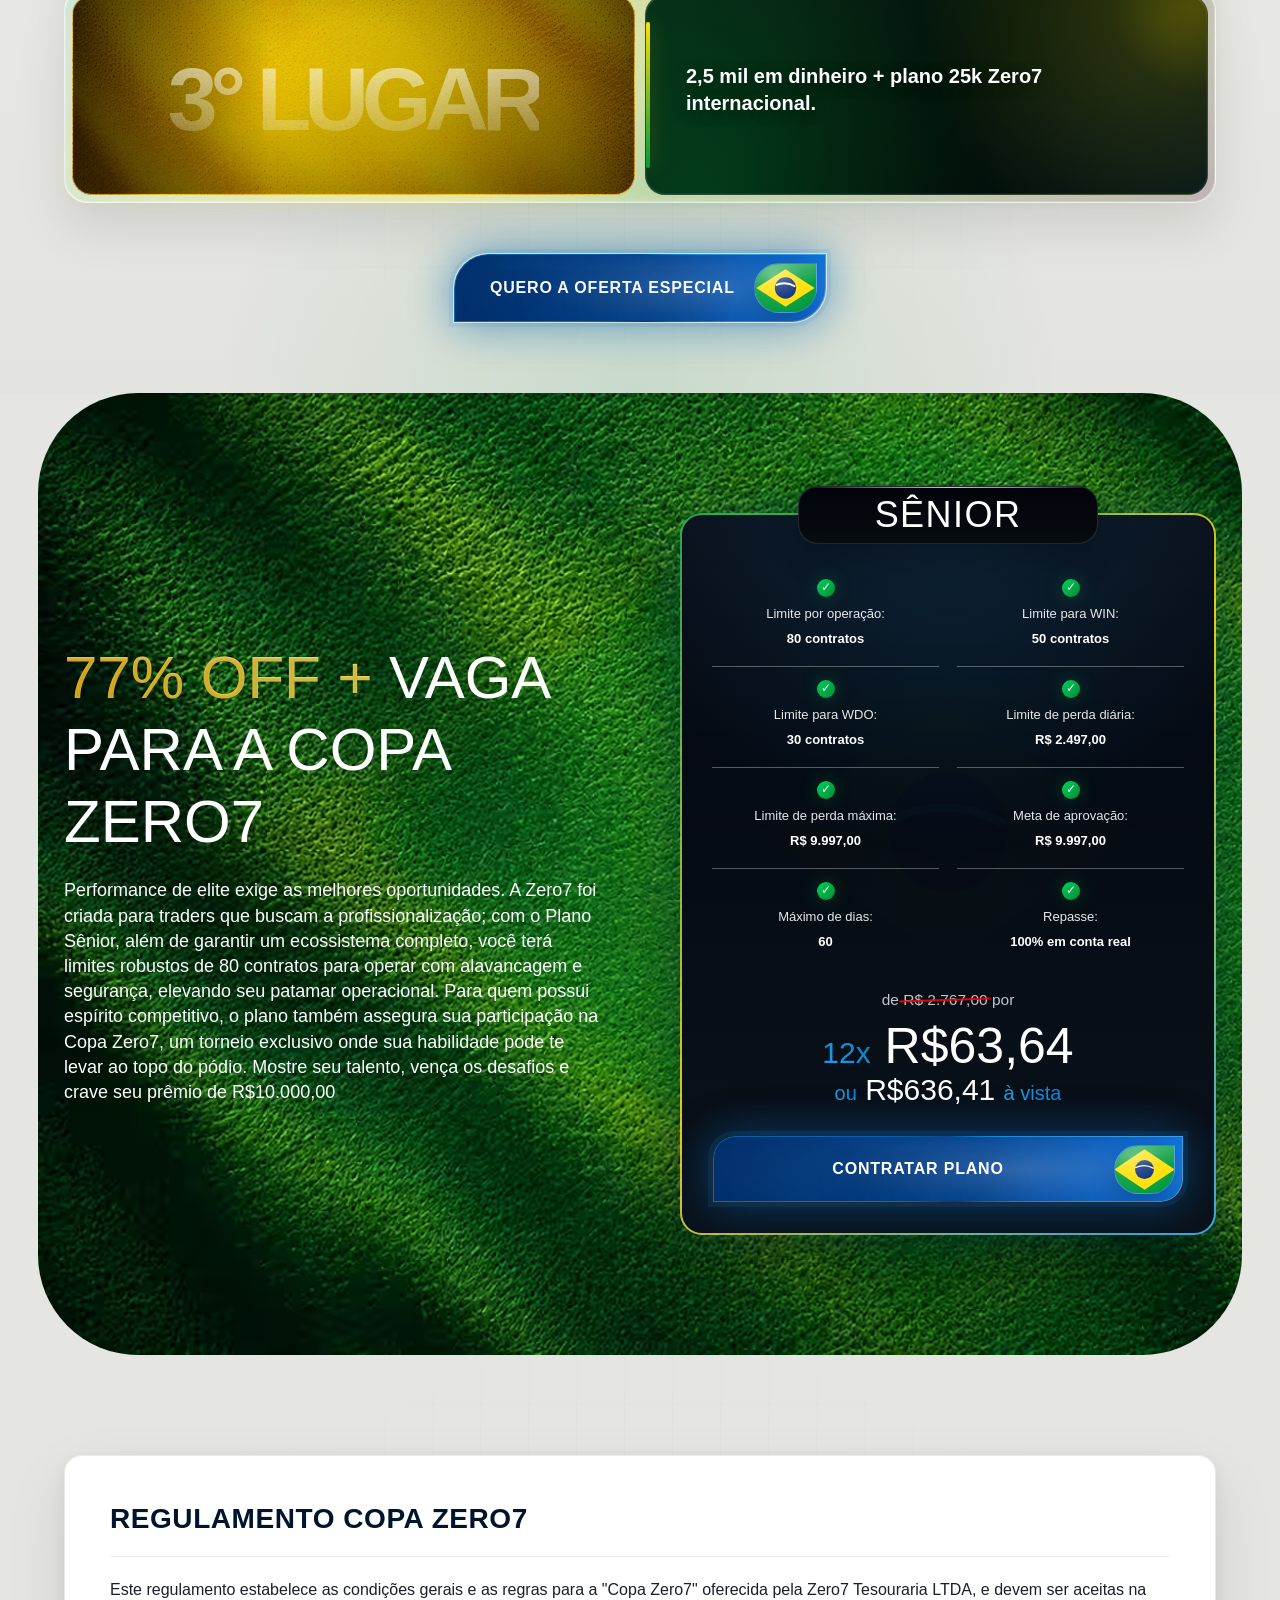
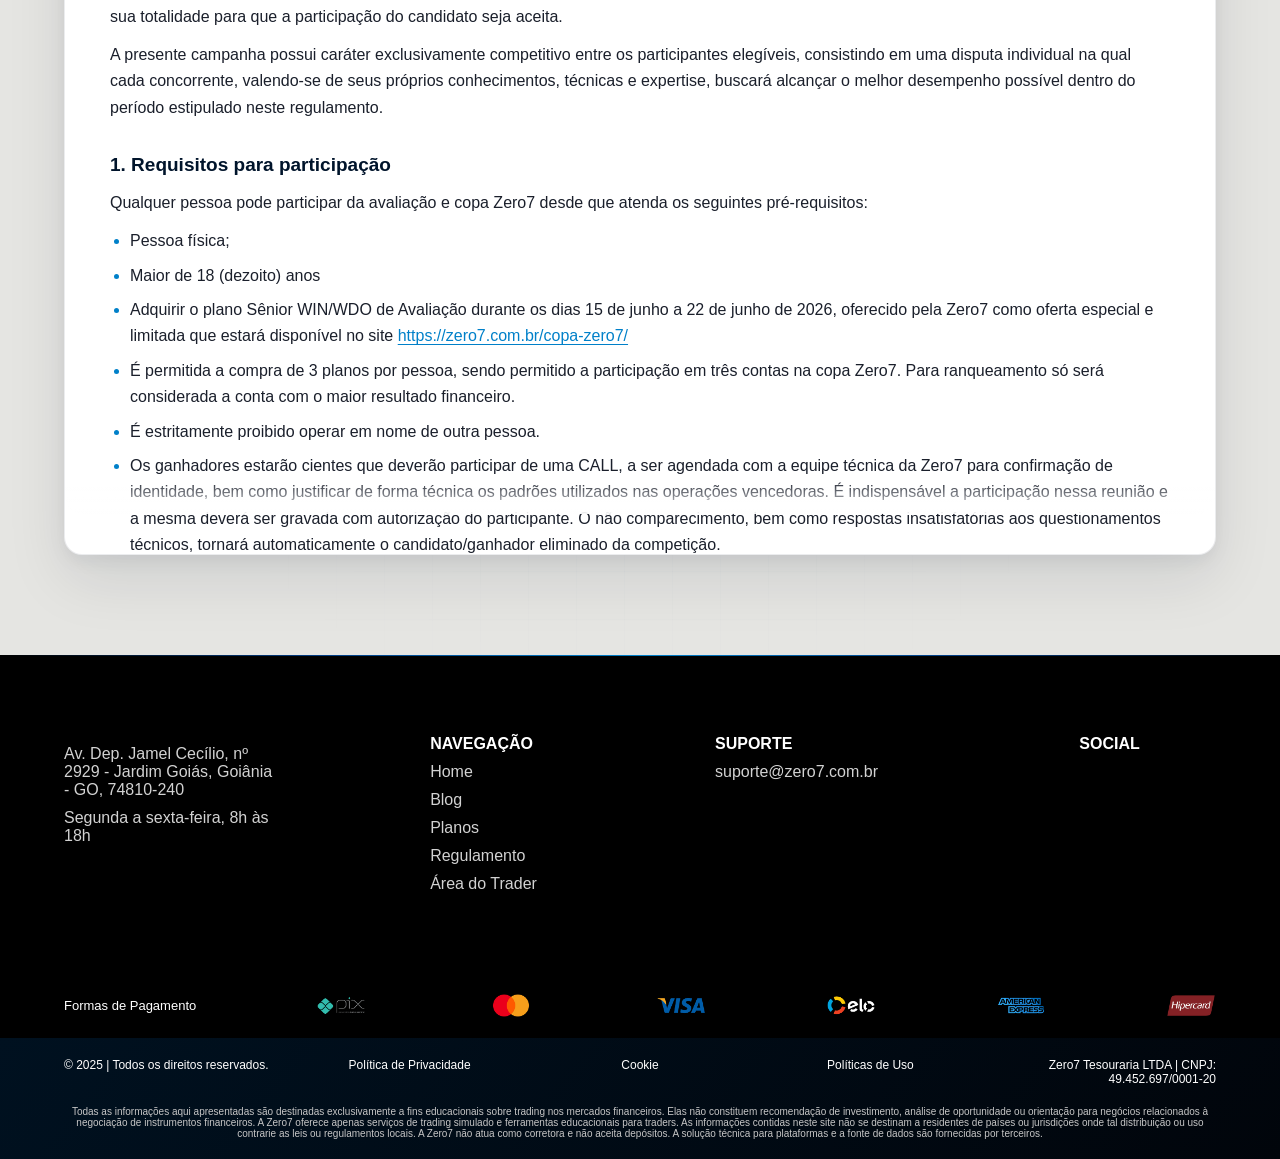
==== commit 52ad2f15: "update" ====
--- a/index.html
+++ b/index.html
@@ -229,7 +229,7 @@
             <div class="text">
                   <h3>Plano Sênior com 77% de desconto</h3>
                   <h1>Copa Zero7 + Plano sênior com <span class="hero__hl-green">77% OFF</span></h1>
-                  <p>Opere 80 contratos e se profissionalize no ambiente completo por um preço imperdível. E mostre que você é um craque: balance a rede do mercado e garanta R$ 10.000 no bolso.</p>
+                  <p>Gerencie 80 contratos e profissionalize-se em um ambiente completo por um preço imperdível. E mostre que você é um craque: balance a rede do mercado e garanta R$ 10.000 no bolso.</p>
 
                   <a class="z7-btnx copa-yellow" href="#plano" role="button" aria-label="Garantir minha vaga">
                     <span class="z7-btnx__bg" aria-hidden="true"></span>
@@ -359,8 +359,8 @@
             </div>
 
             <div class="price">
-              <h4><span>12x</span> R$83,01</h4>
-              <h5><span>ou</span> R$830,10 <span>à vista</span></h5>
+              <h4><span>12x</span> R$63,64</h4>
+              <h5><span>ou</span> R$636,41 <span>à vista</span></h5>
             </div>
 
             <a
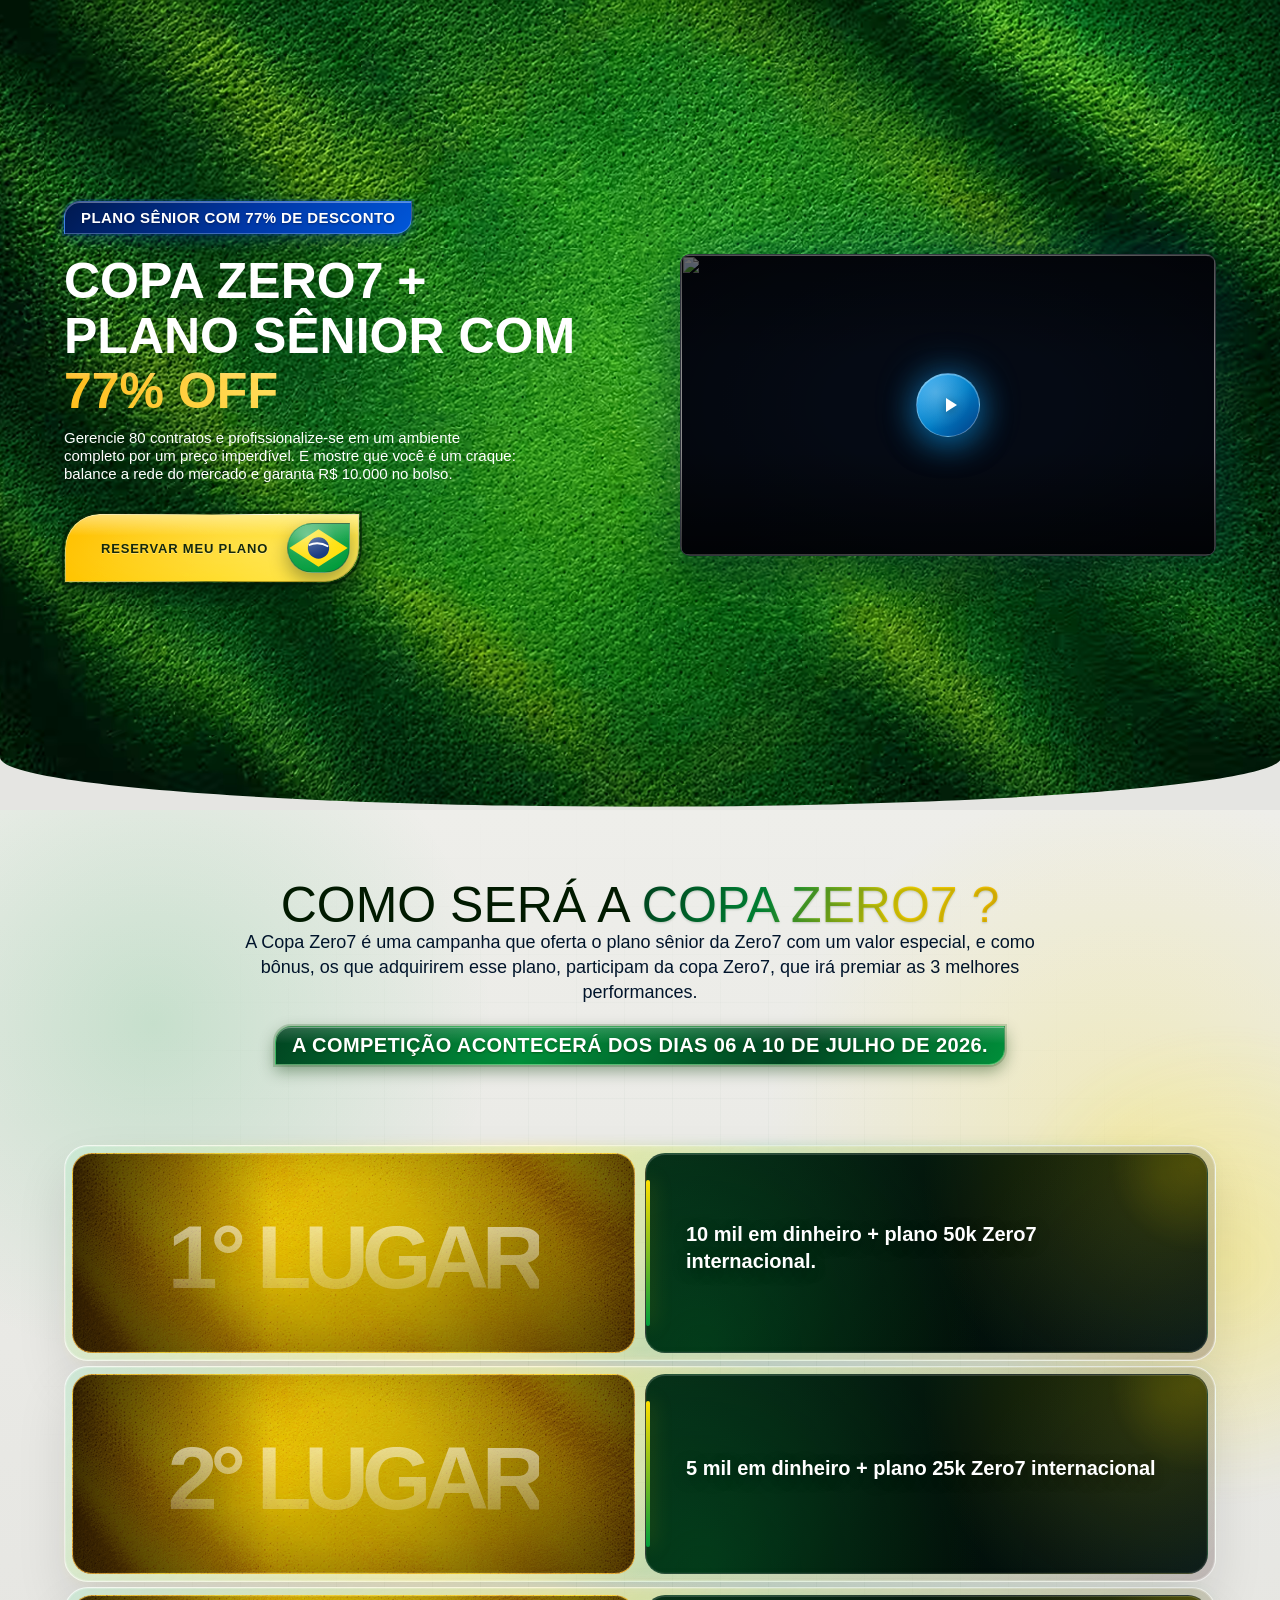
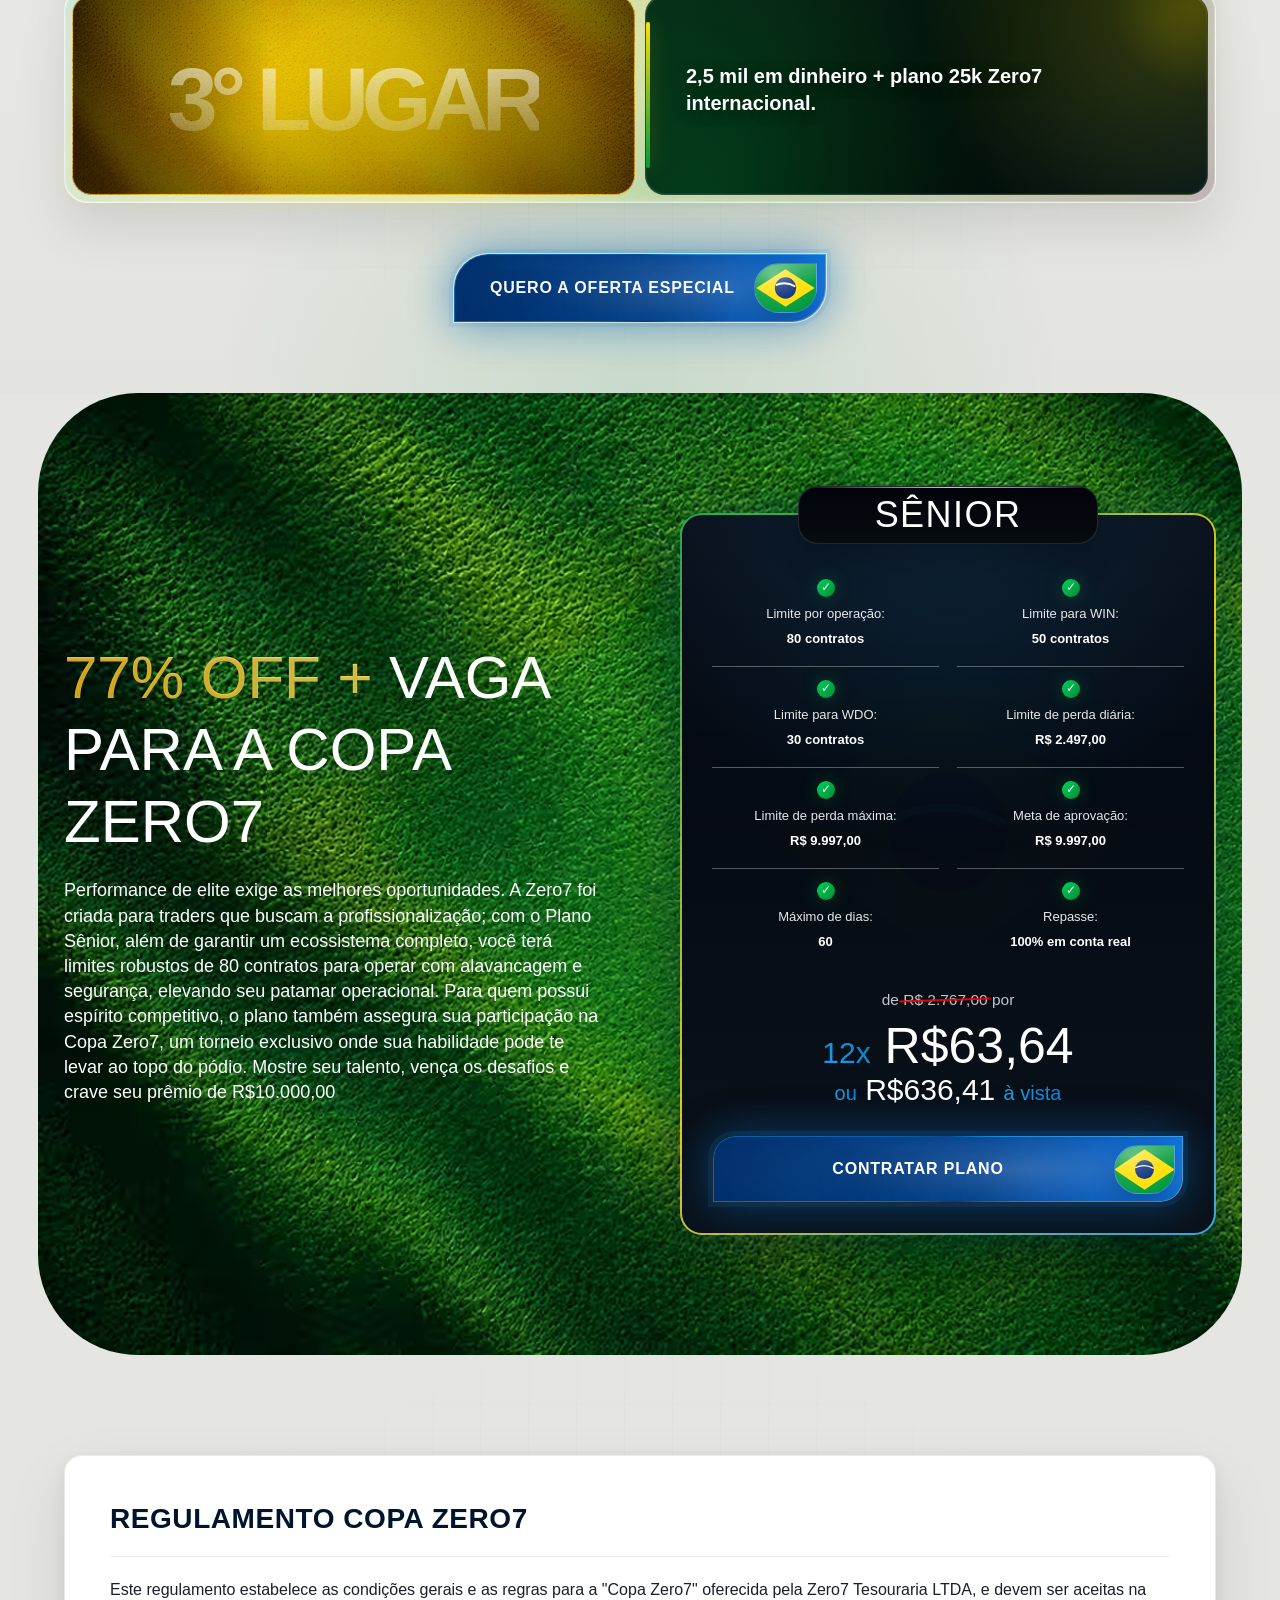
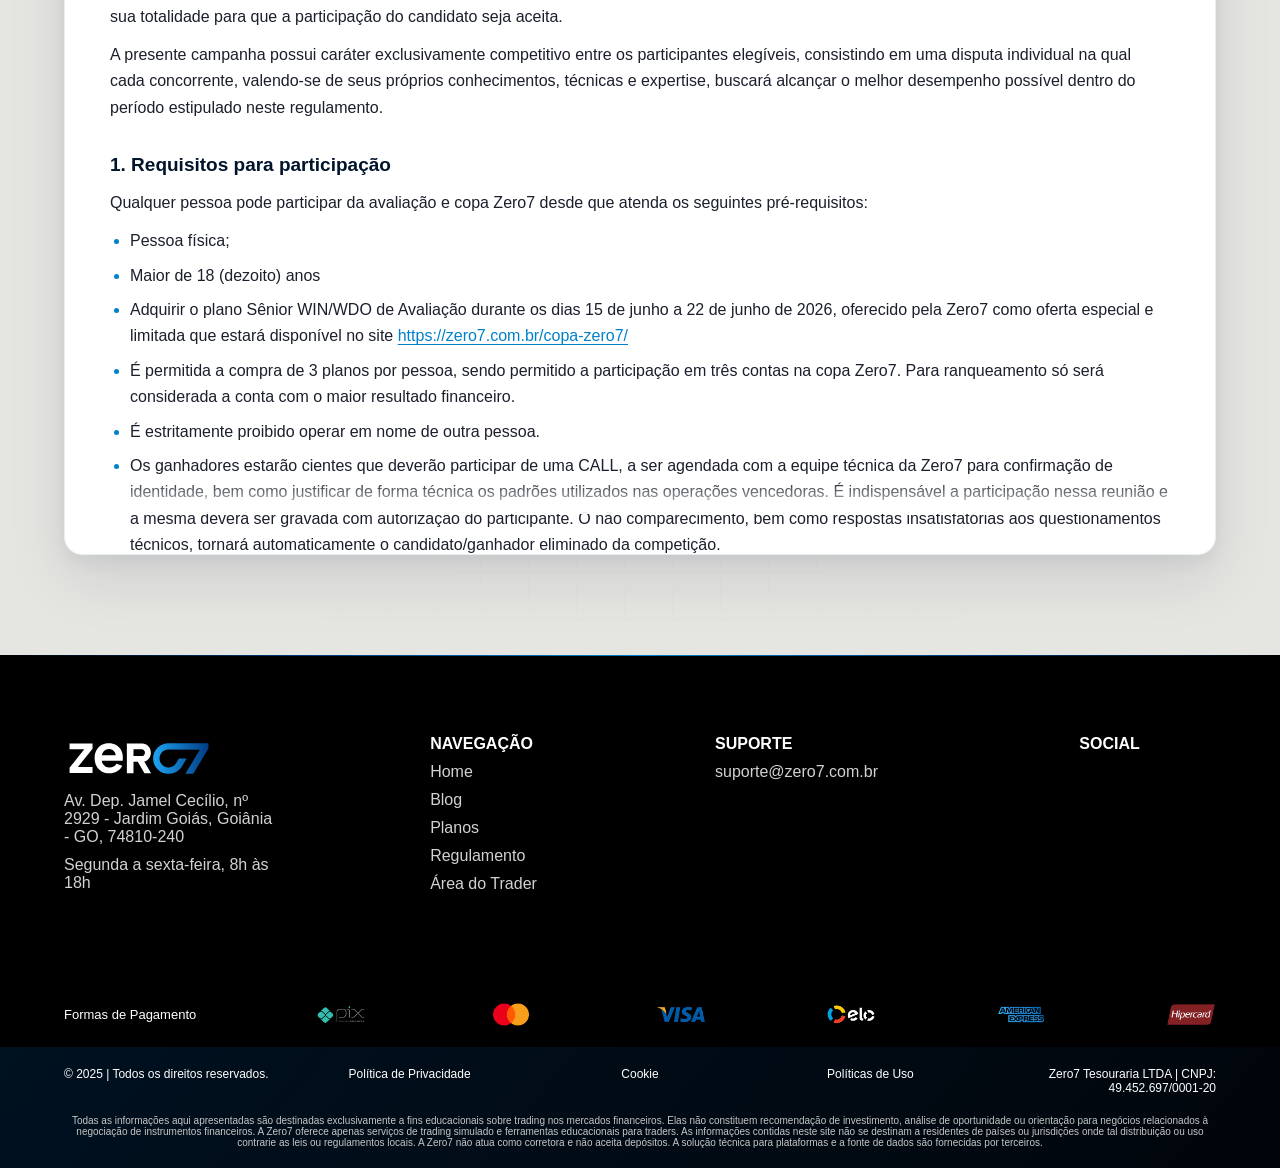
==== commit 38dfe515: "update" ====
--- a/index.html
+++ b/index.html
@@ -208,11 +208,11 @@
             <div class="vsl"
                        role="button"
                        tabindex="0"
-                       data-video-id="PiBLAxAGZvU"
+                       data-video-id="Y6J8GcTKHv8"
                        aria-label="Assistir vídeo de apresentação">
                     <img class="vsl__thumb"
-                         src="https://i.ytimg.com/vi/PiBLAxAGZvU/maxresdefault.jpg"
-                         onerror="this.onerror=null;this.src='https://i.ytimg.com/vi/PiBLAxAGZvU/hqdefault.jpg'"
+                         src="https://i.ytimg.com/vi/Y6J8GcTKHv8/maxresdefault.jpg"
+                         onerror="this.onerror=null;this.src='https://i.ytimg.com/vi/Y6J8GcTKHv8/hqdefault.jpg'"
                          alt=""
                          loading="eager">
 
@@ -365,7 +365,7 @@
 
             <a
               target="_blank"
-              href=""
+              href="https://app.zero7.com.br/checkout/0f0255"
               class="z7-btnx"
               role="button"
               aria-label="Contratar plano Sênior"
@@ -801,6 +801,6 @@
     <script src="https://unpkg.com/aos@2.3.1/dist/aos.js"></script>
     <script type="module" src="https://unpkg.com/ionicons@7.1.0/dist/ionicons/ionicons.esm.js"></script>
     <script nomodule src="https://unpkg.com/ionicons@7.1.0/dist/ionicons/ionicons.js"></script>
-    <script src="./script.js?v=6"></script>
+    <script src="./script.js?v=8"></script>
 </body>
 </html>
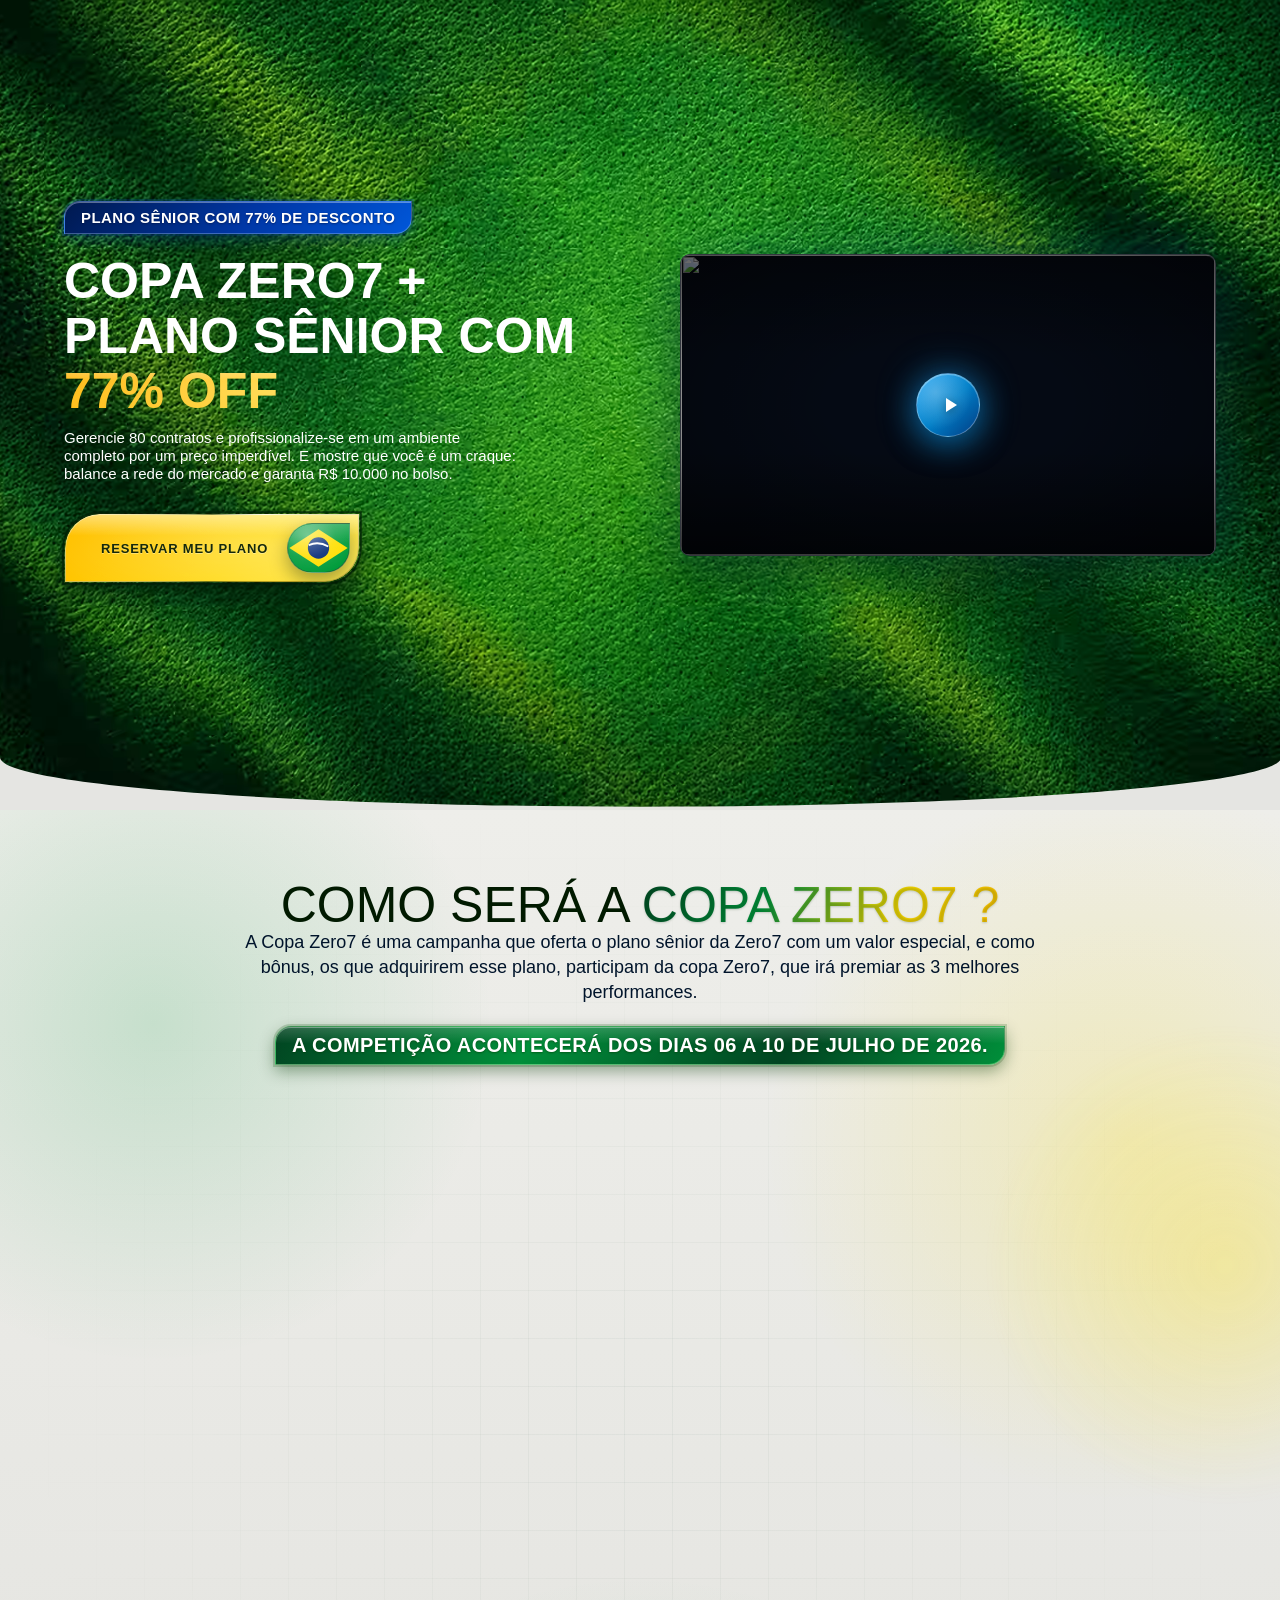
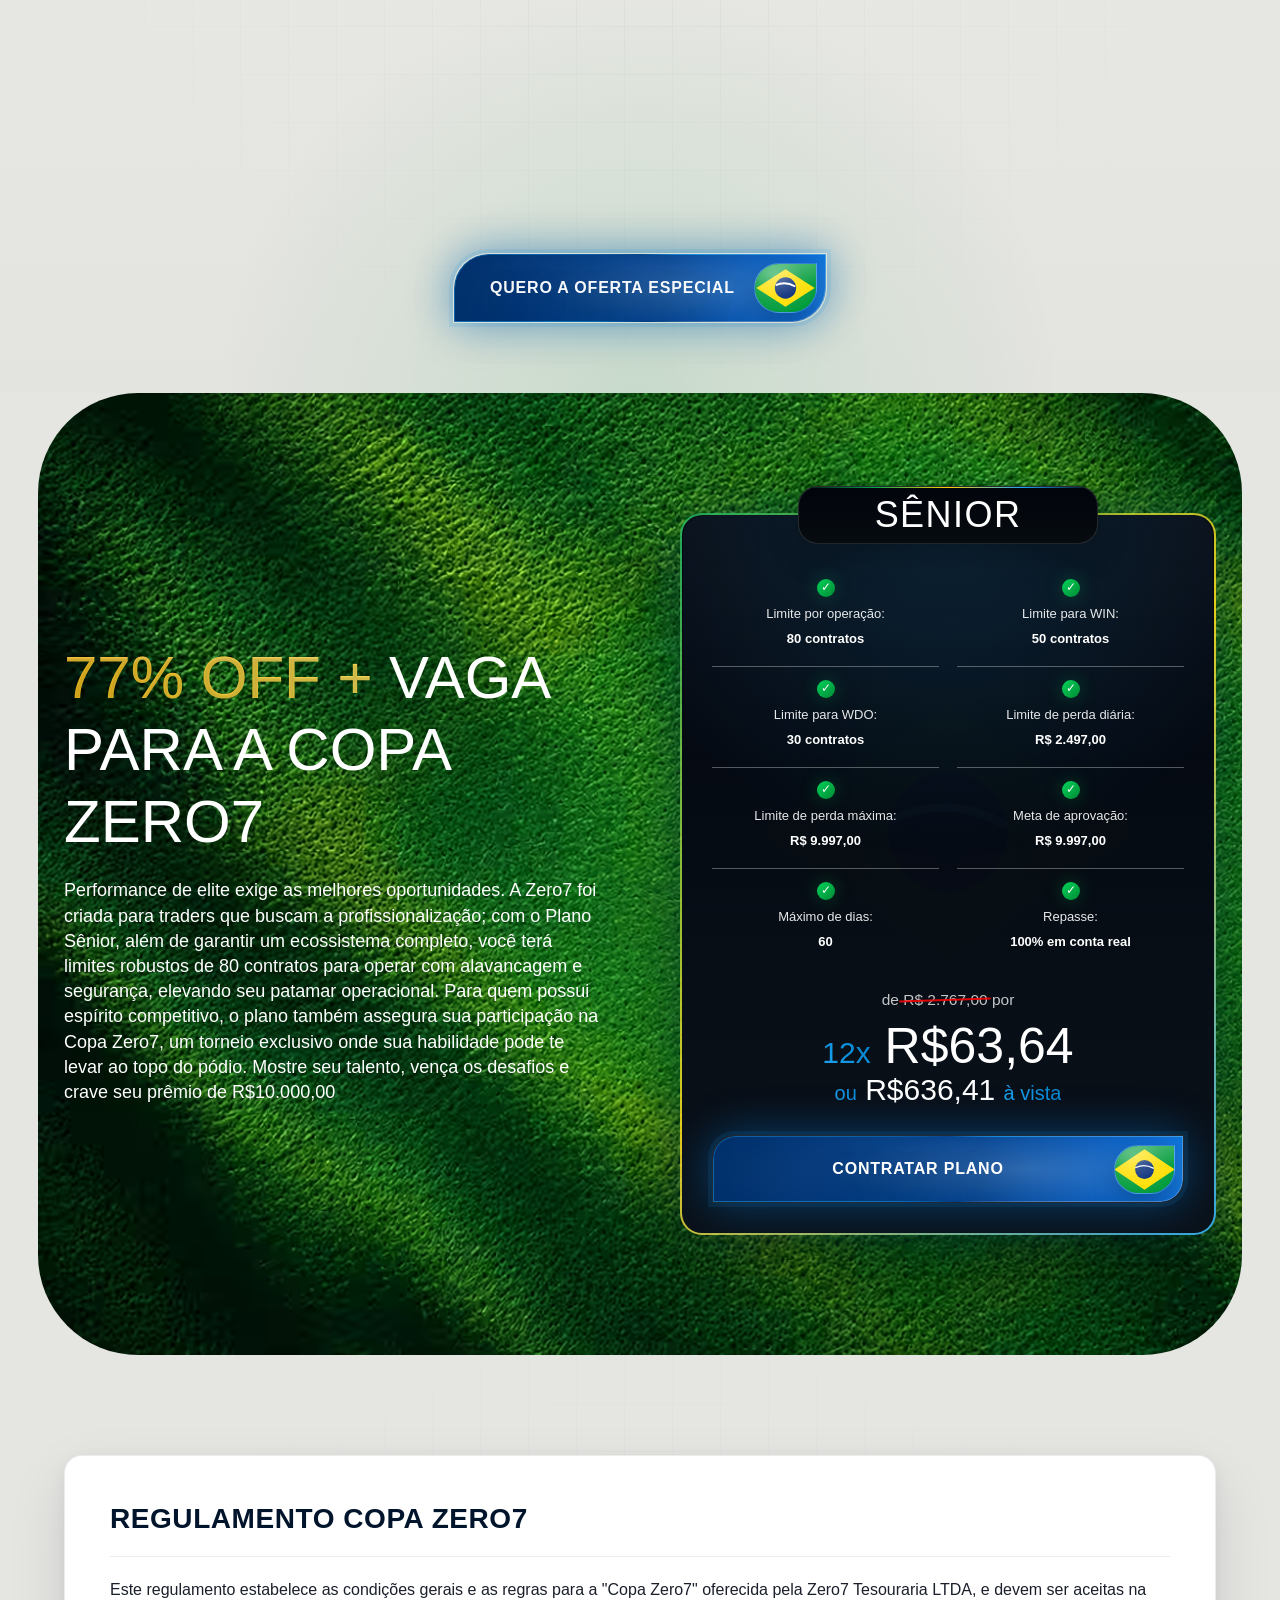
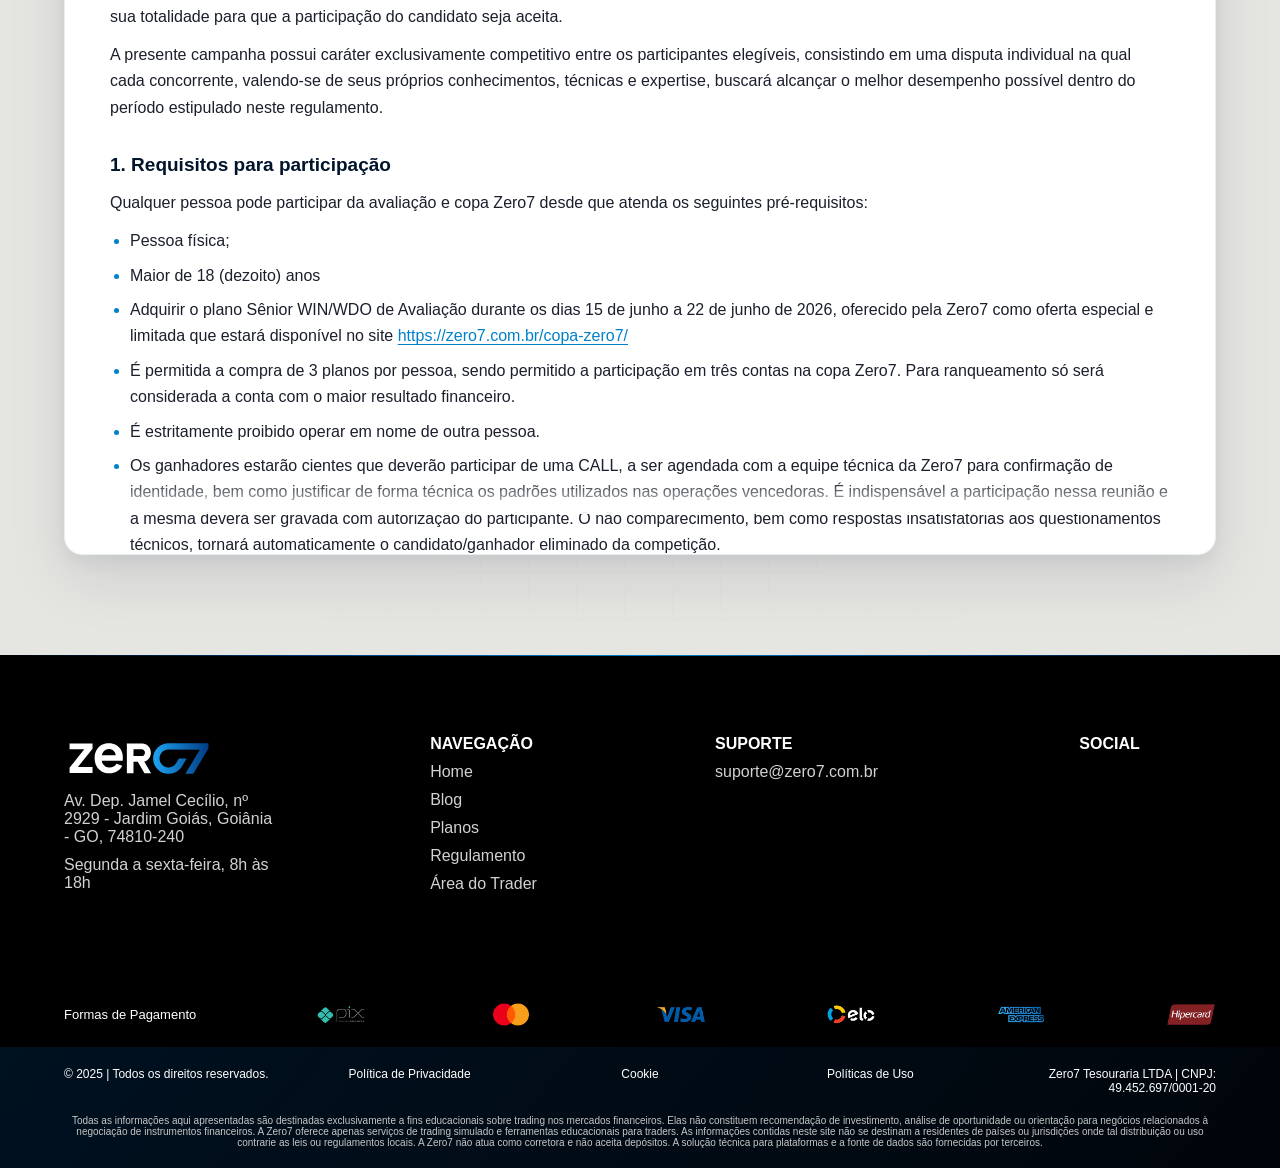
==== commit d737b9bf: "updsate" ====
--- a/index.html
+++ b/index.html
@@ -749,58 +749,11 @@
 
       requestAnimationFrame(raf);
     </script>
-    <script>
   
-      document.querySelectorAll('a[href^="https://membros.zero7.com.br/fast-checkout/"]').forEach(link => {
-          link.classList.add('link4selet');
-      });
-      
-    document.querySelectorAll('a[href^="https://app.zero7.com.br/checkout/"]').forEach(link => {
-          link.classList.add('link4selet');
-      });
-  
-    document.querySelectorAll('a[href^="https://app.4st.com.br/checkout/"]').forEach(link => {
-          link.classList.add('link4selet');
-      });
-  
-    document.querySelectorAll('a[href^="https://app.4selet.com.br/checkout/"]').forEach(link => {
-          link.classList.add('link4selet');
-      });
-  
-  
-  
-      jQuery(document).ready(function($){
-        var sPageURL = window.location.search.substring(1), sURLVariables = sPageURL.split('&');
-        var parametrosGet = sURLVariables.join('&');
-      var linkAtribuido = '';
-          
-          if($(".link4selet").length) {
-            $.each($(".link4selet"), function (i, o) {
-          if($(this).prop("tagName") == 'DIV') {
-            var link = $(this).find("a").attr("href");
-            if(link.toLowerCase().indexOf("origem") >= 0) {
-              linkAtribuido = link + '&' + parametrosGet;
-            } else {
-              linkAtribuido = link + '?' + parametrosGet;
-            }
-            
-            $(this).find('a').attr("href", linkAtribuido);
-          } else if($(this).prop("tagName") == 'A') {
-            var link = $(this).attr("href");
-            if(link.toLowerCase().indexOf("origem") >= 0) {
-              linkAtribuido = link + '&' + parametrosGet;
-            } else {
-              linkAtribuido = link + '?' + parametrosGet;
-            }
-            $(this).attr("href", linkAtribuido);
-          }
-            });
-          }
-     });
-    </script>
     <script src="https://unpkg.com/aos@2.3.1/dist/aos.js"></script>
     <script type="module" src="https://unpkg.com/ionicons@7.1.0/dist/ionicons/ionicons.esm.js"></script>
     <script nomodule src="https://unpkg.com/ionicons@7.1.0/dist/ionicons/ionicons.js"></script>
     <script src="./script.js?v=8"></script>
+    <script src="./4selet.js"></script>
 </body>
 </html>
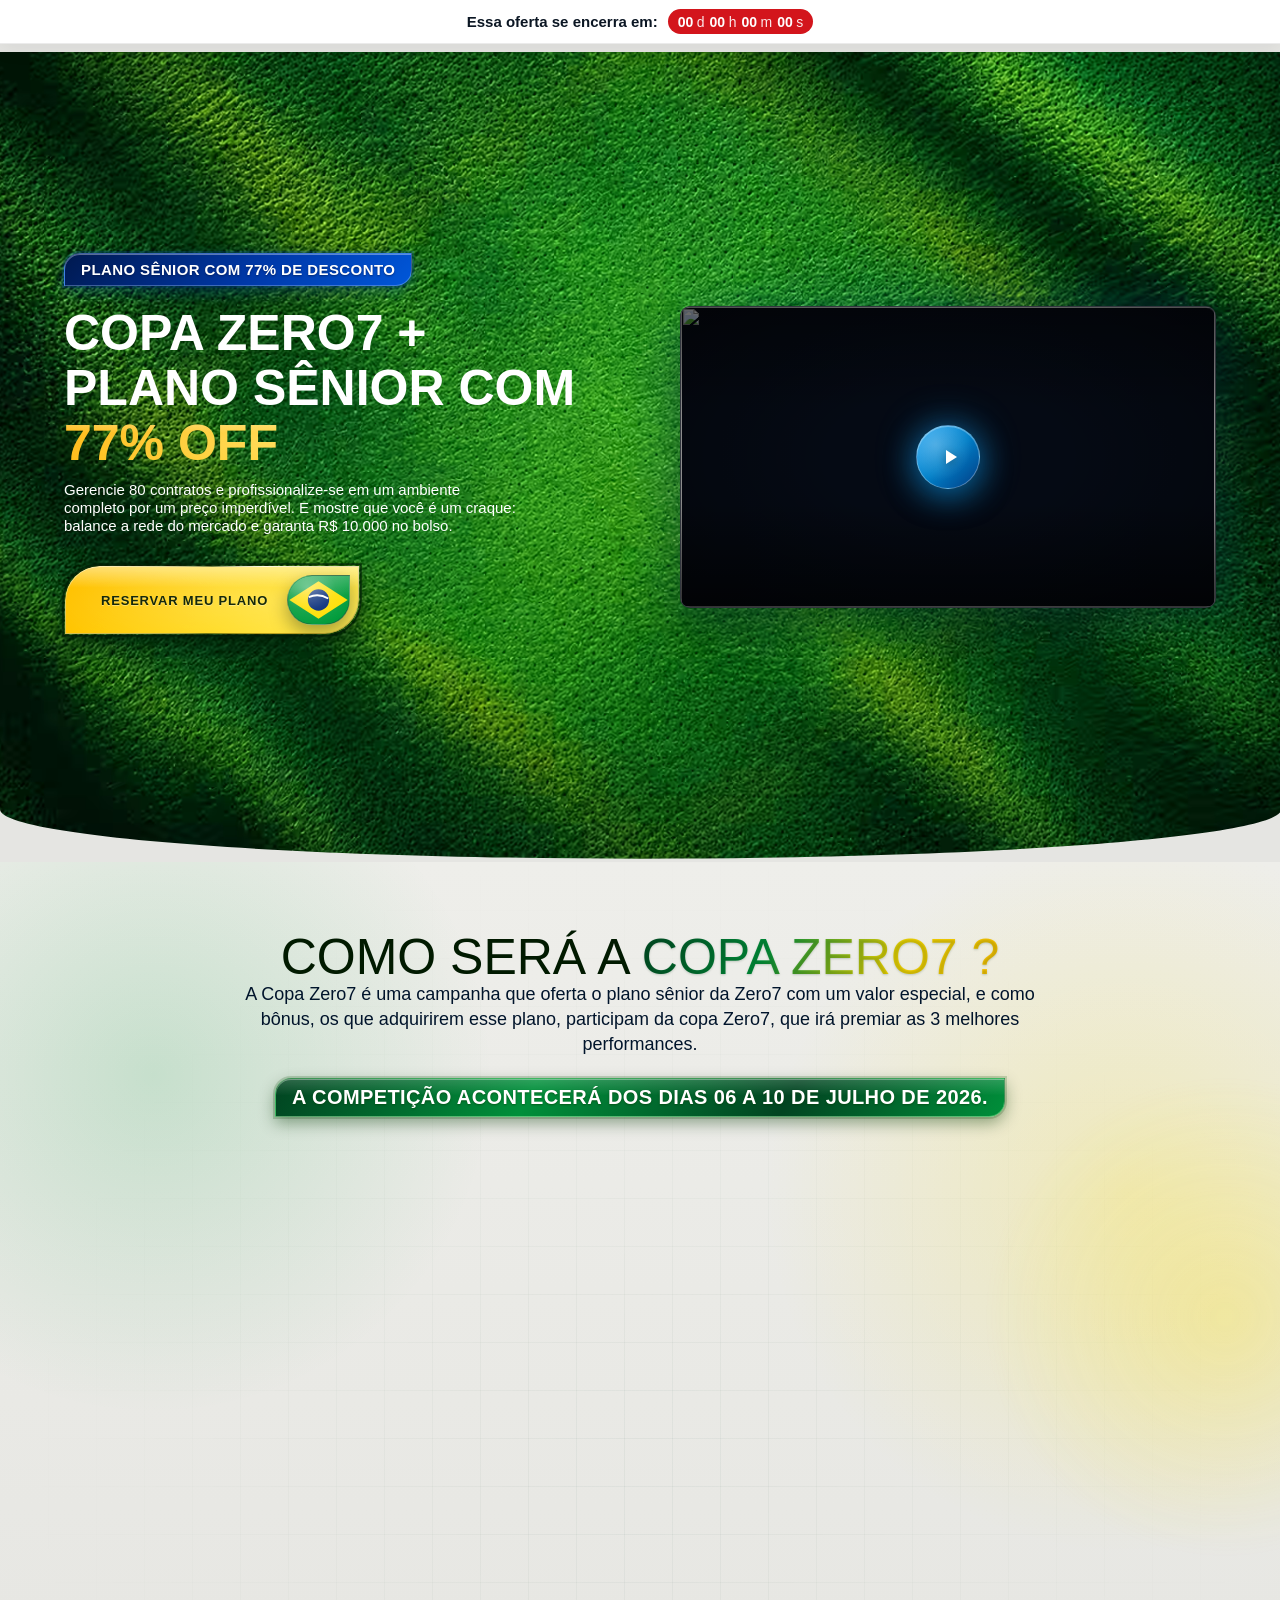
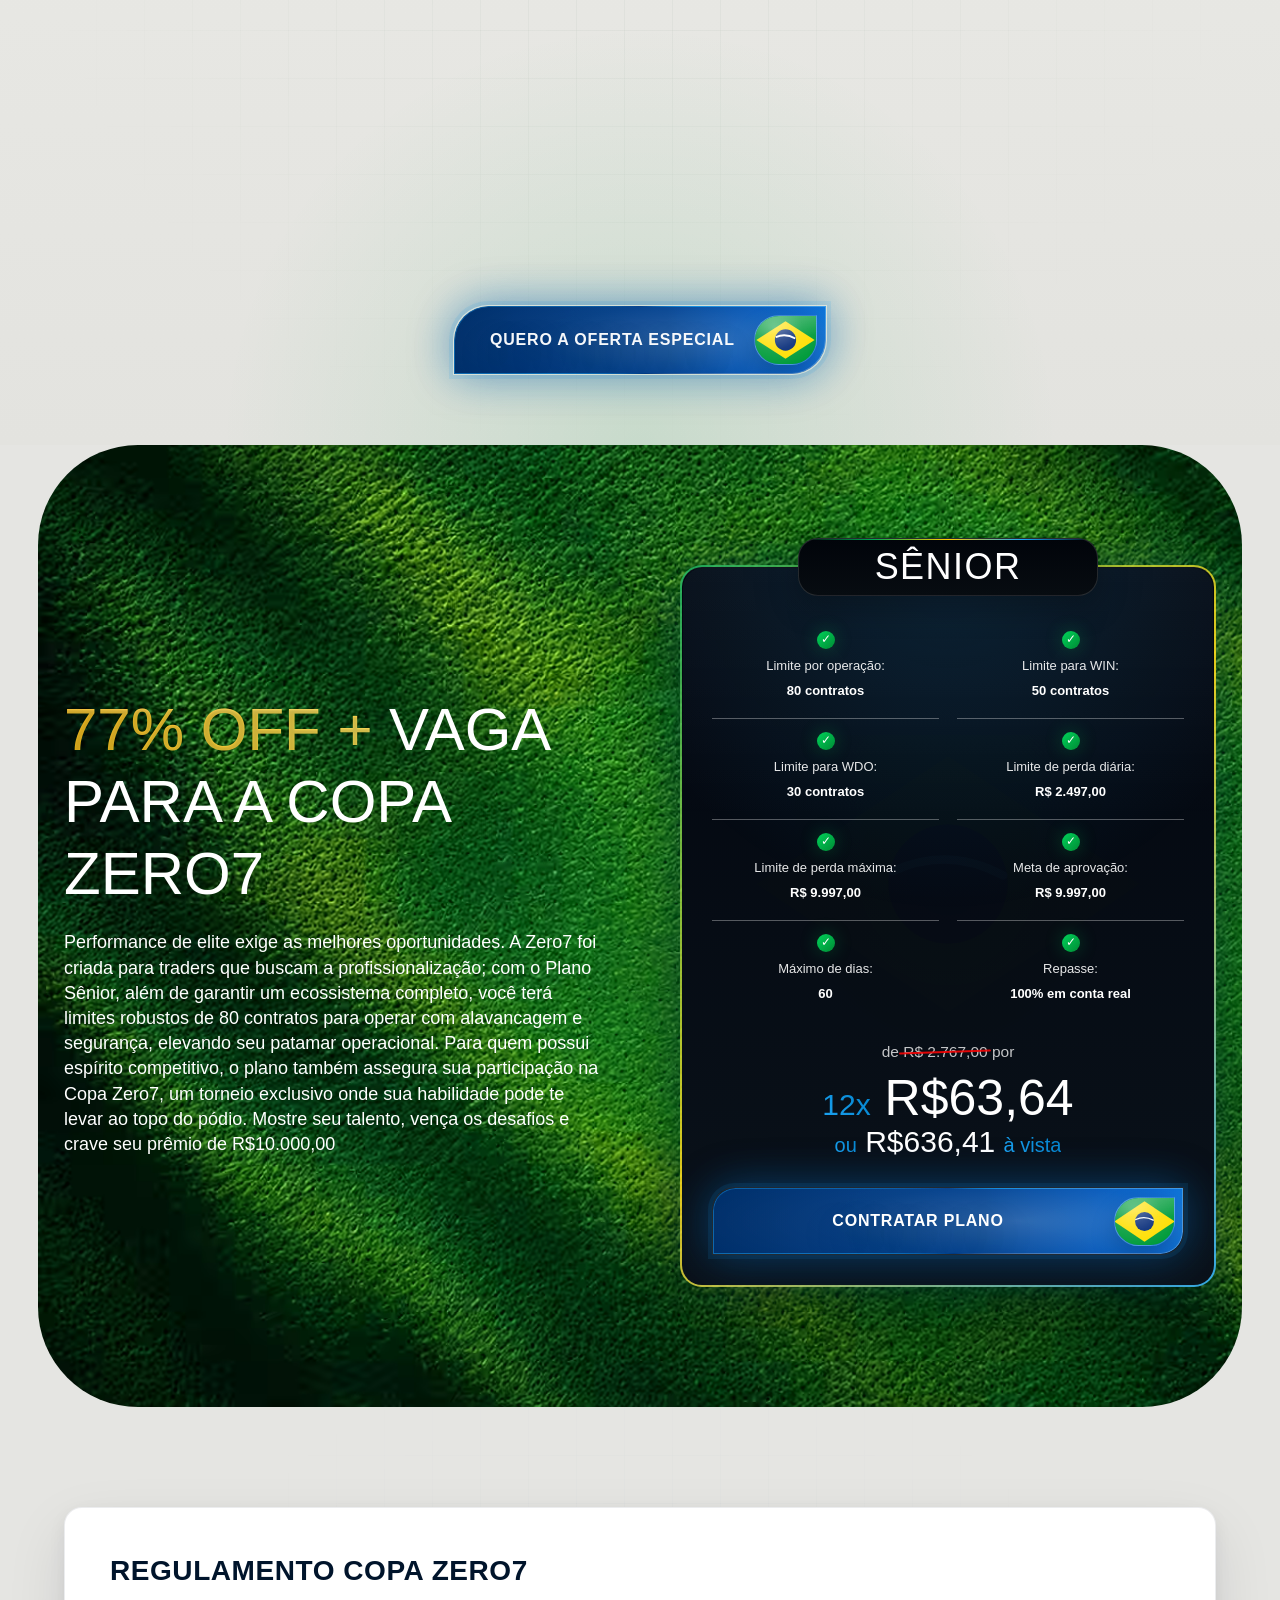
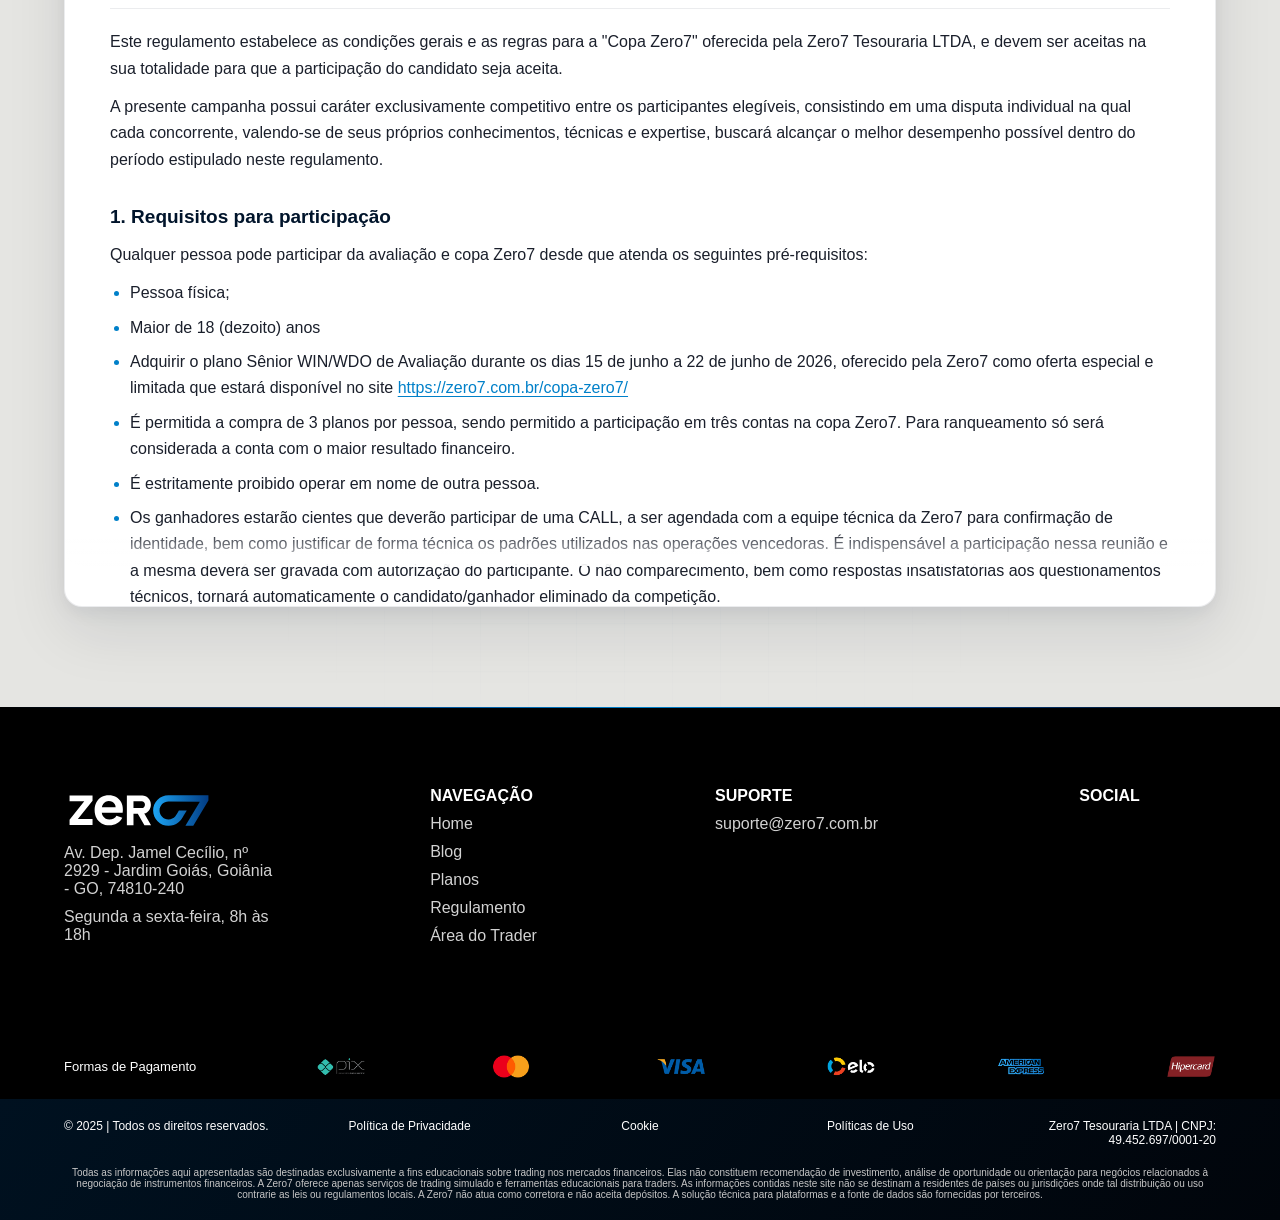
==== commit 386f0ec7: "update" ====
--- a/index.html
+++ b/index.html
@@ -33,17 +33,17 @@
 </head>
 <body id="body" class="smooth-scroll-wrapper">
   
-<!-- <div id="top-offer-timer" class="top-offer-timer">
+<div id="top-offer-timer" class="top-offer-timer">
   <div class="top-offer-timer__inner">
     <p class="top-offer-timer__text">
-      <strong>Essa oferta se encerra em:</strong>
+      Essa oferta se encerra em:
     </p>
 
     <div class="top-offer-timer__countdown" id="countdown">
-      <span class="time-group"><span id="days">10</span>d</span>
-      <span class="time-group"><span id="hours">08</span>h</span>
-      <span class="time-group"><span id="minutes">20</span>m</span>
-      <span class="time-group"><span id="seconds">30</span>s</span>
+      <span id="days">00</span><span class="unit">d</span>
+      <span id="hours">00</span><span class="unit">h</span>
+      <span id="minutes">00</span><span class="unit">m</span>
+      <span id="seconds">00</span><span class="unit">s</span>
     </div>
   </div>
 </div>
@@ -56,10 +56,7 @@
     width: 100%;
     z-index: 9999;
 
-    background: rgba(255, 255, 255, 0.94);
-    backdrop-filter: blur(14px);
-    -webkit-backdrop-filter: blur(14px);
-
+    background: #ffffff;
     border-bottom: 1px solid rgba(0, 0, 0, 0.08);
     box-shadow: 0 6px 20px rgba(0, 0, 0, 0.06);
   }
@@ -67,11 +64,11 @@
   .top-offer-timer__inner {
     width: min(1200px, 92%);
     margin: 0 auto;
-    min-height: 4.8rem;
 
     display: flex;
     align-items: center;
     justify-content: center;
+    flex-wrap: wrap;
     gap: 1rem;
 
     padding: .9rem 0;
@@ -83,76 +80,83 @@
     color: #0b1623;
     font-size: 1.5rem;
     line-height: 1.2;
-    font-weight: 500;
-    white-space: nowrap;
-  }
-
-  .top-offer-timer__text strong {
-    font-weight: 800;
+    font-weight: 700;
   }
 
   .top-offer-timer__countdown {
-    display: flex;
+    display: inline-flex;
     align-items: center;
-    gap: .8rem;
-
-    font-size: 1.7rem;
+    gap: .35rem;
+
+    font-size: 1.4rem;
     font-weight: 800;
     line-height: 1;
-    color: #023c83;
-
-    background: linear-gradient(to right, #023c83, #0080c9);
-    -webkit-background-clip: text;
-    -webkit-text-fill-color: transparent;
-  }
-
-  .top-offer-timer__countdown .time-group {
-    display: inline-flex;
-    align-items: center;
-    gap: 0;
+    color: #ffffff;
+
+    background: #d3151c;
+    padding: .55rem 1rem;
+    border-radius: 999px;
+    white-space: nowrap;
+  }
+
+  .top-offer-timer__countdown .unit {
+    font-weight: 400;
+    margin-right: .15rem;
+    opacity: .9;
+  }
+
+  .top-offer-timer__countdown .unit:last-child {
+    margin-right: 0;
   }
 
   body {
-    padding-top: 6.2rem;
+    padding-top: 5.2rem;
   }
 
   @media (max-width: 768px) {
     .top-offer-timer__inner {
-      min-height: auto;
+      gap: .6rem;
+      padding: .7rem 0;
+    }
+
+    .top-offer-timer__text {
+      font-size: 1.25rem;
+    }
+
+    .top-offer-timer__countdown {
+      font-size: 1.25rem;
+      padding: .5rem .85rem;
+    }
+
+    body {
+      padding-top: 4.6rem;
+    }
+  }
+
+  @media (max-width: 480px) {
+    .top-offer-timer__inner {
       flex-direction: column;
-      gap: .5rem;
-      padding: .8rem 0;
+      gap: .45rem;
     }
 
     .top-offer-timer__text {
-      font-size: 1.3rem;
-      white-space: normal;
+      font-size: 1.15rem;
     }
 
     .top-offer-timer__countdown {
-      font-size: 1.5rem;
-      gap: .7rem;
-      flex-wrap: wrap;
-      justify-content: center;
+      font-size: 1.2rem;
     }
 
     body {
-      padding-top: 7.8rem;
-    }
-  }
-
-  @media (max-width: 480px) {
-    .top-offer-timer__countdown {
-      font-size: 1.35rem;
-      gap: .6rem;
+      padding-top: 6.4rem;
     }
   }
 </style>
 
 <script>
   (() => {
-    const offerYear = 2026;
-    const offerMonth = 3; // Abril = 3 (Janeiro = 0)
+    // Encerra em 22 de junho de 2026, 23:59:59 (horário de Brasília, UTC-3)
+    const offerEnd = new Date("2026-06-22T23:59:59-03:00").getTime();
 
     const daysEl = document.getElementById("days");
     const hoursEl = document.getElementById("hours");
@@ -164,13 +168,9 @@
     }
 
     function updateCountdown() {
-      const now = new Date();
-
-      const isOfferMonth =
-        now.getFullYear() === offerYear &&
-        now.getMonth() === offerMonth;
-
-      if (!isOfferMonth) {
+      const distance = offerEnd - Date.now();
+
+      if (distance <= 0) {
         daysEl.textContent = "00";
         hoursEl.textContent = "00";
         minutesEl.textContent = "00";
@@ -178,20 +178,12 @@
         return;
       }
 
-      const endOfToday = new Date(
-        now.getFullYear(),
-        now.getMonth(),
-        now.getDate(),
-        23, 59, 59, 999
-      ).getTime();
-
-      const distance = endOfToday - now.getTime();
-
-      const hours = Math.floor(distance / (1000 * 60 * 60));
+      const days = Math.floor(distance / (1000 * 60 * 60 * 24));
+      const hours = Math.floor((distance % (1000 * 60 * 60 * 24)) / (1000 * 60 * 60));
       const minutes = Math.floor((distance % (1000 * 60 * 60)) / (1000 * 60));
       const seconds = Math.floor((distance % (1000 * 60)) / 1000);
 
-      daysEl.textContent = "00";
+      daysEl.textContent = format(days);
       hoursEl.textContent = format(hours);
       minutesEl.textContent = format(minutes);
       secondsEl.textContent = format(seconds);
@@ -200,7 +192,7 @@
     updateCountdown();
     setInterval(updateCountdown, 1000);
   })();
-</script> -->
+</script>
 
     <header class="header black" id="home"> 
       <div class="wrapper">
